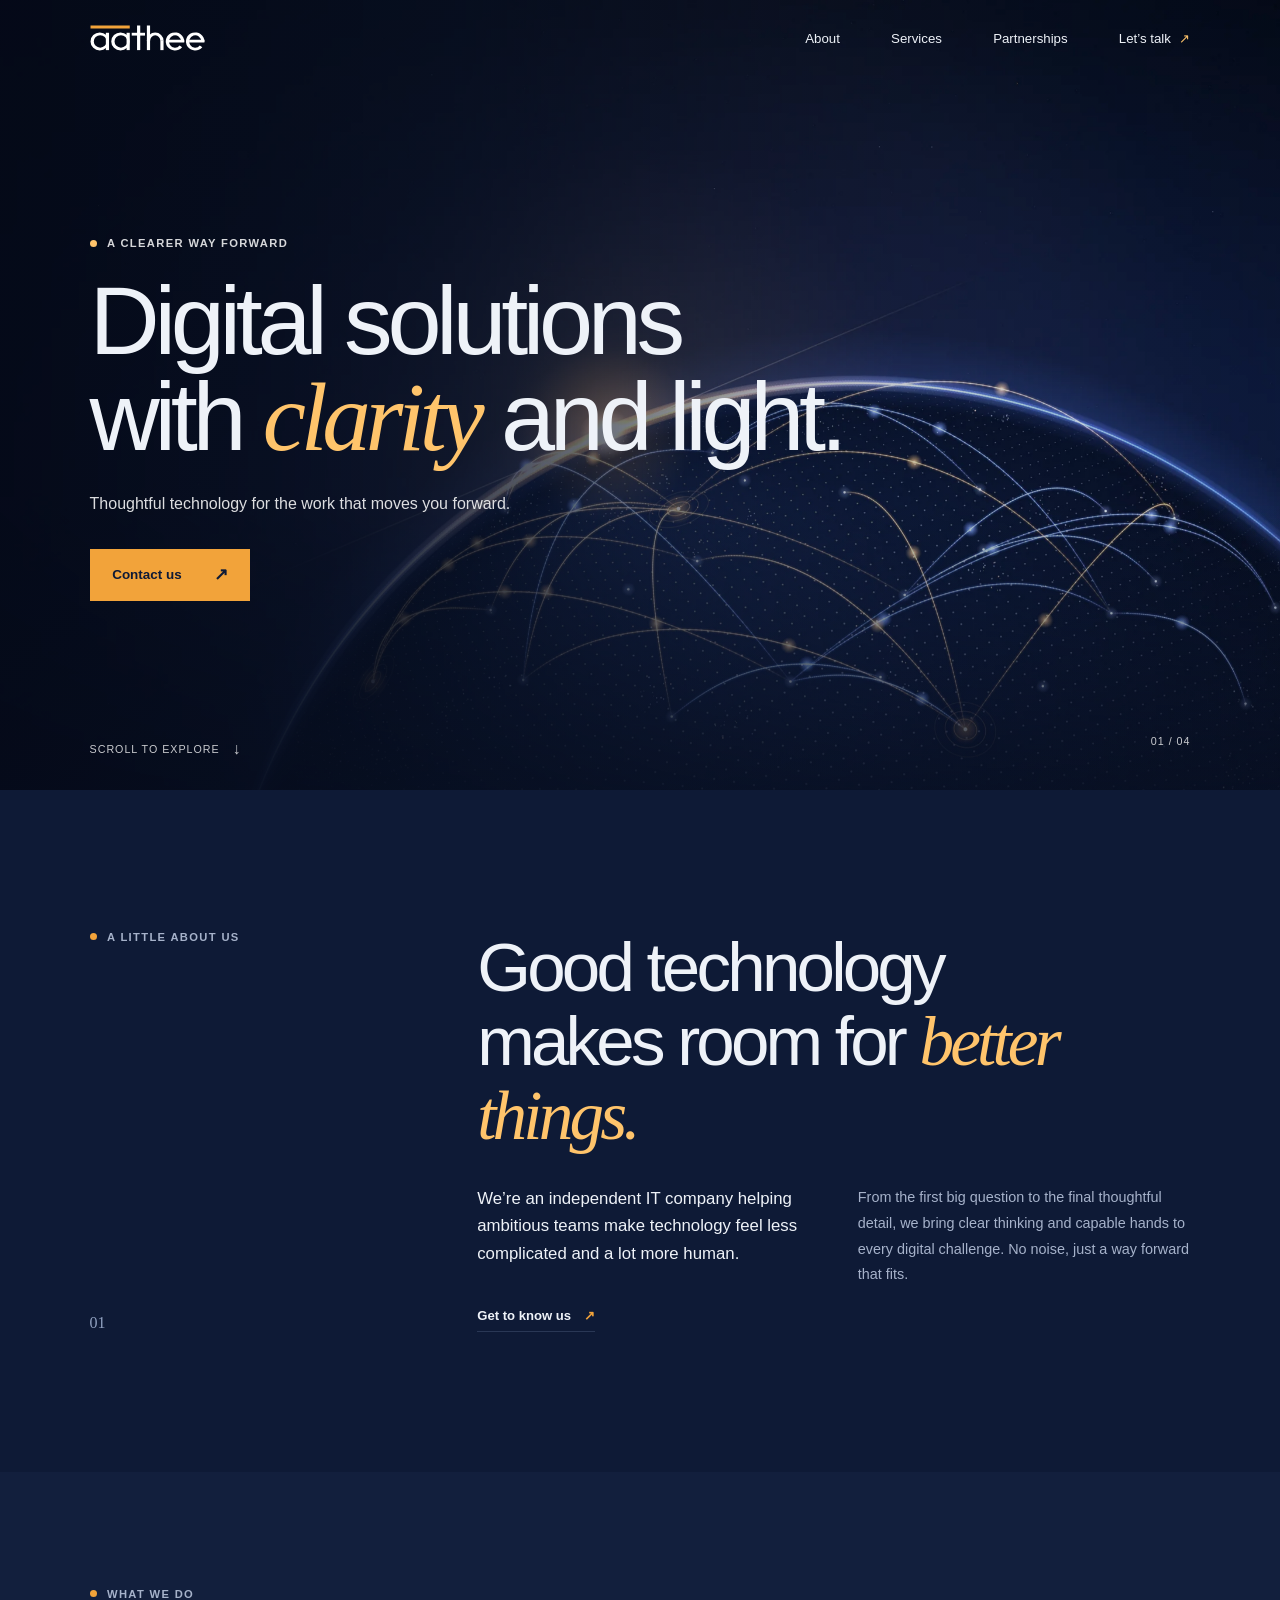
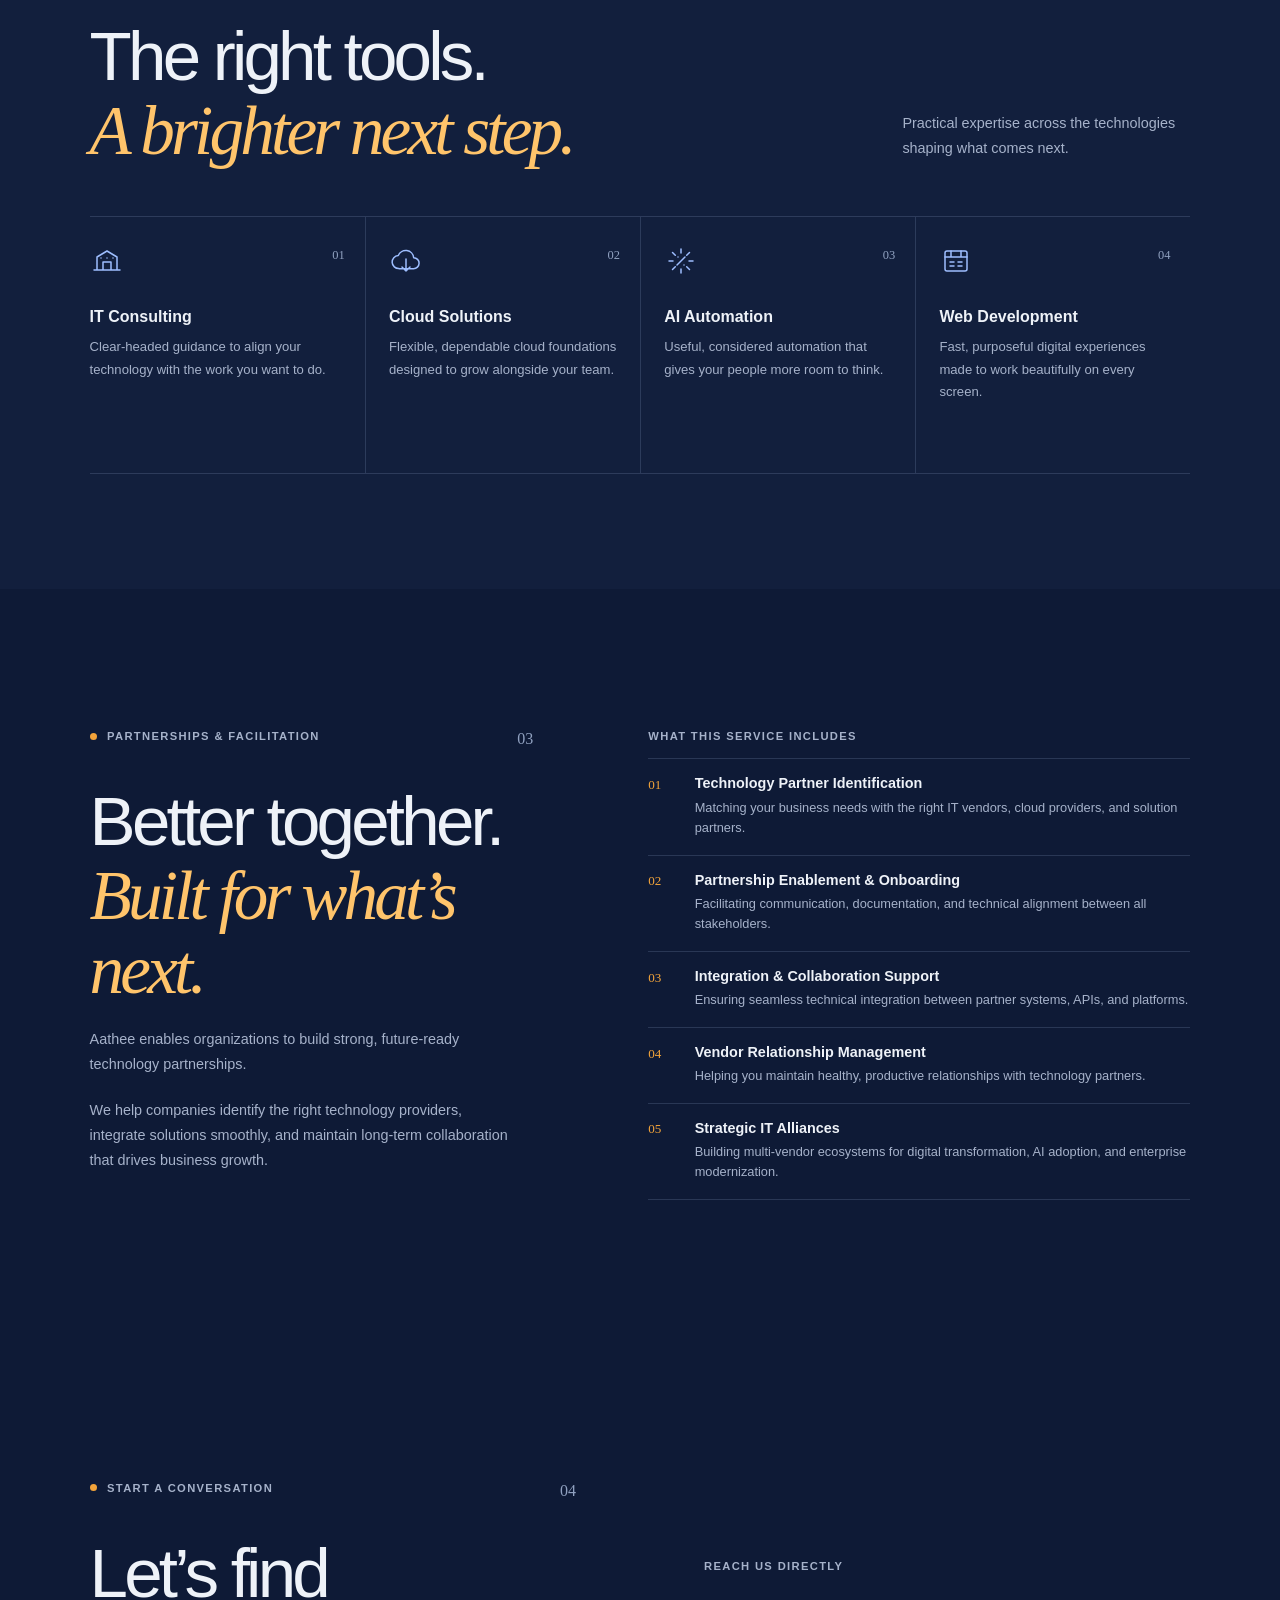
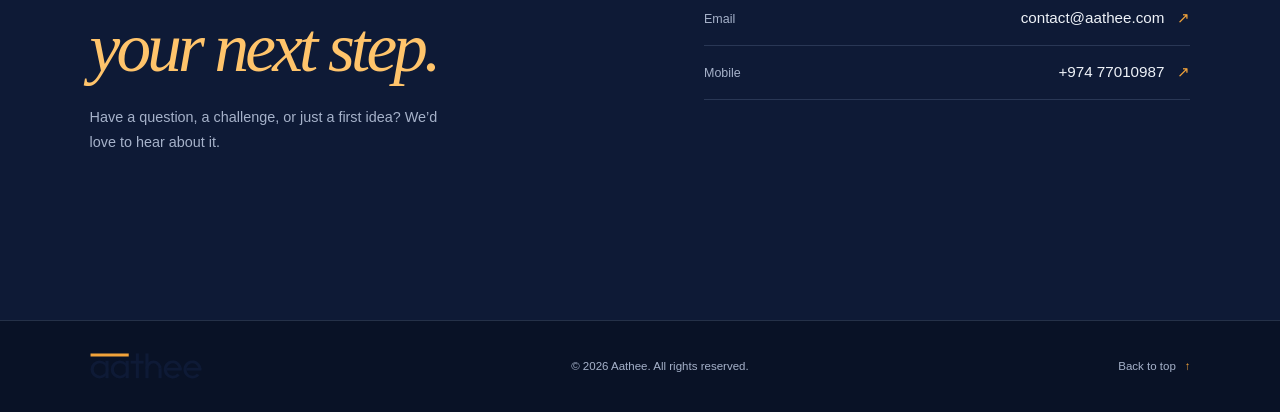
==== index.html @ 96751571 "initial commit" ====
<!doctype html>
<html lang="en">
<head>
  <meta charset="utf-8">
  <meta name="viewport" content="width=device-width, initial-scale=1">
  <meta name="theme-color" content="#0E1A36">
  <meta name="description" content="Aathee brings clarity to your next digital step with thoughtful consulting, cloud, AI, and web solutions.">
  <title>Aathee — Digital Solutions with Clarity and Light</title>
  <link rel="icon" href="assets/brand/favicon.ico" sizes="32x32">
  <link rel="icon" href="assets/brand/favicon.svg" type="image/svg+xml">
  <link rel="apple-touch-icon" href="assets/brand/apple-touch-icon.png">
  <link rel="manifest" href="assets/brand/manifest.webmanifest">
  <link rel="stylesheet" href="style.css">
  <script src="script.js" defer></script>
</head>
<body>
  <header class="site-header">
    <a class="wordmark" href="#home" aria-label="Aathee home"><img src="assets/brand/aathee-wordmark-reverse.svg" alt=""></a>
    <nav class="site-nav" aria-label="Main navigation">
      <a href="#about">About</a>
      <a href="#services">Services</a>
      <a href="#partnerships">Partnerships</a>
      <a class="nav-contact" href="#contact">Let’s talk <span aria-hidden="true">↗</span></a>
    </nav>
  </header>

  <main>
    <section class="hero" id="home" aria-labelledby="hero-title">
       <picture>
         <source srcset="assets/brand/aathee-hero-it-telecom.webp" type="image/webp">
         <img class="hero__image"
           src="assets/brand/aathee-hero-it-telecom.jpg"
           alt="A glowing digital globe with blue and gold network connections"
           fetchpriority="high">
       </picture>
      <div class="hero__content">
        <p class="eyebrow hero__eyebrow"><span></span> A clearer way forward</p>
        <h1 id="hero-title">Digital solutions<br>with <em>clarity</em> and light.</h1>
        <p class="hero__summary">Thoughtful technology for the work that moves you forward.</p>
        <a class="button button--light" href="#contact">Contact us <span aria-hidden="true">↗</span></a>
      </div>
      <a class="hero__scroll" href="#about"><span>Scroll to explore</span><span aria-hidden="true">↓</span></a>
      <p class="hero__index" aria-hidden="true">01 / 04</p>
    </section>

    <section class="about section-wrap" id="about" aria-labelledby="about-title">
      <div class="about__label reveal">
        <p class="eyebrow"><span class="eyebrow__dot"></span> A little about us</p>
        <span class="section-number">01</span>
      </div>
      <div class="about__body reveal">
        <h2 id="about-title">Good technology<br>makes room for <em>better things.</em></h2>
        <div class="about__details">
          <p class="about__lead">We’re an independent IT company helping ambitious teams make technology feel less complicated and a lot more human.</p>
          <p>From the first big question to the final thoughtful detail, we bring clear thinking and capable hands to every digital challenge. No noise, just a way forward that fits.</p>
          <a class="text-link" href="#contact">Get to know us <span aria-hidden="true">↗</span></a>
        </div>
      </div>
    </section>

    <section class="services" id="services" aria-labelledby="services-title">
      <div class="section-wrap services__inner">
        <div class="services__heading reveal">
          <div>
            <p class="eyebrow"><span class="eyebrow__dot"></span> What we do</p>
            <h2 id="services-title">The right tools.<br><em>A brighter next step.</em></h2>
          </div>
          <p class="services__intro">Practical expertise across the technologies shaping what comes next.</p>
        </div>
        <div class="service-grid">
          <article class="service-card reveal">
            <span class="service-card__icon" aria-hidden="true">
              <svg viewBox="0 0 32 32" fill="none"><path d="M6 25V12l10-6 10 6v13M3 25h26M12 25v-8h8v8M10 13h.01M16 13h.01M22 13h.01" stroke="currentColor" stroke-width="1.5" stroke-linecap="round" stroke-linejoin="round"/></svg>
            </span>
            <span class="service-card__number">01</span>
            <h3>IT Consulting</h3>
            <p>Clear-headed guidance to align your technology with the work you want to do.</p>
            <span class="service-card__arrow" aria-hidden="true">↗</span>
          </article>
          <article class="service-card reveal">
            <span class="service-card__icon" aria-hidden="true">
              <svg viewBox="0 0 32 32" fill="none"><path d="M9 23.5a6.5 6.5 0 0 1-.7-13 8 8 0 0 1 15.4 2.2 5.5 5.5 0 0 1-.2 11H9ZM16 14v12m-4-4 4 4 4-4" stroke="currentColor" stroke-width="1.5" stroke-linecap="round" stroke-linejoin="round"/></svg>
            </span>
            <span class="service-card__number">02</span>
            <h3>Cloud Solutions</h3>
            <p>Flexible, dependable cloud foundations designed to grow alongside your team.</p>
            <span class="service-card__arrow" aria-hidden="true">↗</span>
          </article>
          <article class="service-card reveal">
            <span class="service-card__icon" aria-hidden="true">
              <svg viewBox="0 0 32 32" fill="none"><path d="M16 4v4m0 16v4M4 16h4m16 0h4M7.5 7.5l2.8 2.8m11.4 11.4 2.8 2.8m0-17-2.8 2.8m-11.4 11.4-2.8 2.8M20 12l-8 8m1-8h.01M19 20h.01" stroke="currentColor" stroke-width="1.5" stroke-linecap="round" stroke-linejoin="round"/></svg>
            </span>
            <span class="service-card__number">03</span>
            <h3>AI Automation</h3>
            <p>Useful, considered automation that gives your people more room to think.</p>
            <span class="service-card__arrow" aria-hidden="true">↗</span>
          </article>
          <article class="service-card reveal">
            <span class="service-card__icon" aria-hidden="true">
              <svg viewBox="0 0 32 32" fill="none"><rect x="5" y="6" width="22" height="20" rx="2" stroke="currentColor" stroke-width="1.5"/><path d="M5 12h22M11 6v6m10-6v6m-11 5h4m4 0h4m-12 4h4m4 0h4" stroke="currentColor" stroke-width="1.5" stroke-linecap="round"/></svg>
            </span>
            <span class="service-card__number">04</span>
            <h3>Web Development</h3>
            <p>Fast, purposeful digital experiences made to work beautifully on every screen.</p>
            <span class="service-card__arrow" aria-hidden="true">↗</span>
          </article>
        </div>
      </div>
    </section>

    <section class="partnerships section-wrap" id="partnerships" aria-labelledby="partnerships-title">
      <div class="partnerships__intro reveal">
        <p class="eyebrow"><span class="eyebrow__dot"></span> Partnerships &amp; Facilitation</p>
        <span class="section-number">03</span>
        <h2 id="partnerships-title">Better together.<br><em>Built for what’s next.</em></h2>
        <p class="partnerships__lead">Aathee enables organizations to build strong, future-ready technology partnerships.</p>
        <p>We help companies identify the right technology providers, integrate solutions smoothly, and maintain long-term collaboration that drives business growth.</p>
      </div>
      <div class="partnerships__services reveal">
        <p class="partnerships__label">What this service includes</p>
        <ol class="partnership-list">
          <li>
            <span class="partnership-list__number">01</span>
            <div><h3>Technology Partner Identification</h3><p>Matching your business needs with the right IT vendors, cloud providers, and solution partners.</p></div>
          </li>
          <li>
            <span class="partnership-list__number">02</span>
            <div><h3>Partnership Enablement &amp; Onboarding</h3><p>Facilitating communication, documentation, and technical alignment between all stakeholders.</p></div>
          </li>
          <li>
            <span class="partnership-list__number">03</span>
            <div><h3>Integration &amp; Collaboration Support</h3><p>Ensuring seamless technical integration between partner systems, APIs, and platforms.</p></div>
          </li>
          <li>
            <span class="partnership-list__number">04</span>
            <div><h3>Vendor Relationship Management</h3><p>Helping you maintain healthy, productive relationships with technology partners.</p></div>
          </li>
          <li>
            <span class="partnership-list__number">05</span>
            <div><h3>Strategic IT Alliances</h3><p>Building multi-vendor ecosystems for digital transformation, AI adoption, and enterprise modernization.</p></div>
          </li>
        </ol>
      </div>
    </section>

    <section class="contact section-wrap" id="contact" aria-labelledby="contact-title">
      <div class="contact__intro reveal">
        <p class="eyebrow"><span class="eyebrow__dot"></span> Start a conversation</p>
        <span class="section-number">04</span>
        <h2 id="contact-title">Let’s find<br><em>your next step.</em></h2>
        <p>Have a question, a challenge, or just a first idea? We’d love to hear about it.</p>
      </div>
      <div class="contact-details reveal" aria-label="Contact details">
        <p class="contact-details__label">Reach us directly</p>
        <a class="contact-detail" href="mailto:contact@aathee.com">
          <span class="contact-detail__type">Email</span>
          <span class="contact-detail__value">contact@aathee.com <span aria-hidden="true">↗</span></span>
        </a>
        <a class="contact-detail" href="tel:+97477010987">
          <span class="contact-detail__type">Mobile</span>
          <span class="contact-detail__value">+974 77010987 <span aria-hidden="true">↗</span></span>
        </a>
      </div>
    </section>
  </main>

  <footer class="site-footer">
    <a class="wordmark wordmark--footer" href="#home" aria-label="Aathee, back to top"><img src="assets/brand/aathee-wordmark-color.svg" alt=""></a>
    <p>© 2026 Aathee. All rights reserved.</p>
    <a class="footer-top" href="#home">Back to top <span aria-hidden="true">↑</span></a>
  </footer>
</body>
</html>
---- style.css ----
/* Aathee's visual foundation: midnight navy, network blue, and saffron light. */
:root {
  color-scheme: dark;
  --color-paper: #0e1a36;
  --color-white: #eef2f8;
  --color-ink: #eef2f8;
  --color-muted: #a6b2ca;
  --color-line: rgb(166 187 226 / 18%);
  --color-sun: #f2a33a;
  --color-sun-light: #ffc46b;
  --color-sea: #81afff;
  --color-panel: #121f3d;
  --color-deep: #091226;
  --font-body: "Avenir Next", Avenir, "Segoe UI", sans-serif;
  --font-display: Georgia, "Times New Roman", serif;
  --page-gutter: 7vw;
}

* { box-sizing: border-box; }
html { scroll-behavior: smooth; scroll-padding-top: 5.5rem; }
body { margin: 0; background: var(--color-paper); color: var(--color-ink); font-family: var(--font-body); font-size: 16px; -webkit-font-smoothing: antialiased; }
a { color: inherit; text-decoration: none; }
button, input, textarea { font: inherit; }
::selection { color: #0e1a36; background: var(--color-sun-light); }

.site-header {
  position: absolute;
  z-index: 2;
  top: 0;
  left: 0;
  display: flex;
  width: 100%;
  height: 76px;
  align-items: center;
  justify-content: space-between;
  padding: 0 var(--page-gutter);
  color: var(--color-white);
}
.wordmark { display: inline-flex; width: clamp(90px, 9vw, 118px); flex: 0 0 auto; }
.wordmark img { display: block; width: 100%; height: auto; }
.site-nav { display: flex; align-items: center; gap: clamp(1.25rem, 4vw, 3.5rem); font-size: .83rem; }
.site-nav a, .footer-top { transition: opacity .2s ease; }
.site-nav a:hover, .footer-top:hover { opacity: .7; }
.nav-contact span { padding-left: .3rem; color: var(--color-sun-light); }

.hero {
  position: relative;
  display: flex;
  min-height: min(790px, 100svh);
  min-height: max(660px, min(790px, 100svh));
  align-items: center;
  overflow: hidden;
  background: var(--color-deep);
  color: var(--color-white);
}
.hero::after {
  position: absolute;
  inset: 0;
  background: linear-gradient(90deg, rgb(5 10 25 / 88%) 0%, rgb(7 15 33 / 72%) 36%, rgb(7 15 33 / 22%) 70%, rgb(7 15 33 / 8%) 100%), linear-gradient(0deg, rgb(8 15 33 / 78%) 0%, transparent 36%);
  content: "";
}
.hero__image { position: absolute; inset: 0; width: 100%; height: 100%; object-fit: cover; object-position: center 54%; animation: image-arrive 1.2s ease-out both; }
.hero__content { position: relative; z-index: 1; width: min(760px, 80%); margin: 3rem 0 0 var(--page-gutter); animation: rise-in .8s .12s both; }
.eyebrow { display: flex; align-items: center; gap: .65rem; margin: 0; color: var(--color-muted); font-size: .7rem; font-weight: 650; letter-spacing: .12em; text-transform: uppercase; }
.hero__eyebrow { color: rgb(255 255 255 / 84%); }
.hero__eyebrow span { width: 7px; height: 7px; border-radius: 50%; background: var(--color-sun-light); }
.hero h1, h2 { margin: 0; font-size: clamp(3.2rem, 7.6vw, 6.8rem); font-weight: 450; letter-spacing: -.055em; line-height: .99; }
.hero h1 { margin-top: 1.5rem; }
.hero h1 em, h2 em { color: var(--color-sun-light); font-family: var(--font-display); font-weight: 400; }
.hero__summary { max-width: 27rem; margin: 1.5rem 0 2rem; color: rgb(255 255 255 / 86%); font-size: 1rem; line-height: 1.7; }
.button { display: inline-flex; min-height: 52px; align-items: center; justify-content: center; gap: 2rem; padding: 0 1.35rem; border: 1px solid transparent; cursor: pointer; font-size: .84rem; font-weight: 600; transition: background .2s ease, color .2s ease, transform .2s ease; }
.button:hover { transform: translateY(-2px); }
.button span { font-size: 1.05rem; }
.button--light { background: var(--color-sun); color: #0e1a36; }
.button--light:hover { background: var(--color-sun-light); }
.hero__scroll, .hero__index { position: absolute; z-index: 1; bottom: 2rem; color: rgb(255 255 255 / 78%); font-size: .67rem; letter-spacing: .09em; text-transform: uppercase; }
.hero__scroll { left: var(--page-gutter); display: flex; align-items: center; gap: .8rem; }
.hero__scroll span:last-child { font-size: 1rem; }
.hero__index { right: var(--page-gutter); }

.section-wrap { padding-right: var(--page-gutter); padding-left: var(--page-gutter); }
.about { display: grid; grid-template-columns: 1fr 2.1fr; gap: 3rem; padding-top: clamp(6rem, 11vw, 10rem); padding-bottom: clamp(6rem, 11vw, 10rem); }
.about__label { display: flex; flex-direction: column; align-items: flex-start; justify-content: space-between; }
.eyebrow__dot { width: 7px; height: 7px; border-radius: 50%; background: var(--color-sun); }
.section-number { color: #90a1c0; font-family: var(--font-display); font-size: 1rem; }
.about h2, .services h2, .contact h2 { font-size: clamp(2.5rem, 5.4vw, 4.6rem); line-height: 1.07; }
.about h2 em, .services h2 em, .contact h2 em { color: var(--color-sun-light); }
.about__details { display: grid; grid-template-columns: 1fr 1fr; column-gap: 3rem; row-gap: 1.25rem; margin-top: 2rem; }
.about__details p { margin: 0; color: var(--color-muted); font-size: .9rem; line-height: 1.8; }
.about__details .about__lead { color: var(--color-ink); font-size: 1.05rem; line-height: 1.65; }
.text-link { display: inline-flex; width: fit-content; align-items: center; gap: .8rem; border-bottom: 1px solid var(--color-line); padding-bottom: .45rem; font-size: .82rem; font-weight: 600; }
.text-link span { color: var(--color-sun); }

.services { background: var(--color-panel); }
.services__inner { padding-top: clamp(5rem, 9vw, 8rem); padding-bottom: clamp(5rem, 9vw, 8rem); }
.services__heading { display: flex; align-items: flex-end; justify-content: space-between; gap: 2rem; margin-bottom: 3rem; }
.services h2 { margin-top: 1.3rem; }
.services__intro { max-width: 18rem; margin: 0 0 .45rem; color: var(--color-muted); font-size: .9rem; line-height: 1.75; }
.service-grid { display: grid; grid-template-columns: repeat(4, 1fr); border-top: 1px solid var(--color-line); border-bottom: 1px solid var(--color-line); }
.service-card { position: relative; min-height: 256px; padding: 1.7rem 1.45rem 2rem 0; }
.service-card + .service-card { border-left: 1px solid var(--color-line); padding-left: 1.45rem; }
.service-card__icon { display: inline-flex; width: 34px; height: 34px; align-items: center; justify-content: center; color: #9ebeff; }
.service-card__icon svg { width: 32px; height: 32px; }
.service-card__number { position: absolute; top: 1.9rem; right: 1.25rem; color: #90a1c0; font-family: var(--font-display); font-size: .78rem; }
.service-card h3 { margin: 1.65rem 0 .65rem; font-size: 1rem; font-weight: 600; }
.service-card p { max-width: 15rem; margin: 0; color: var(--color-muted); font-size: .82rem; line-height: 1.7; }
.service-card__arrow { position: absolute; right: 1.25rem; bottom: 1.35rem; color: var(--color-sun); opacity: 0; transform: translate(-4px, 4px); transition: opacity .2s ease, transform .2s ease; }
.service-card:hover .service-card__arrow { opacity: 1; transform: translate(0); }

.contact { display: grid; grid-template-columns: 1fr 1fr; gap: clamp(3rem, 10vw, 9rem); padding-top: clamp(6rem, 11vw, 10rem); padding-bottom: clamp(6rem, 11vw, 10rem); }
.contact__intro { position: relative; }
.contact__intro .section-number { position: absolute; top: 0; right: 0; }
.contact h2 { margin-top: 2.7rem; }
.contact__intro > p:not(.eyebrow) { max-width: 23rem; margin: 1.25rem 0 1.5rem; color: var(--color-muted); font-size: .9rem; line-height: 1.75; }
.contact-details { align-self: center; }
.contact-details__label { margin: 0 0 1.2rem; color: var(--color-muted); font-size: .7rem; font-weight: 650; letter-spacing: .12em; text-transform: uppercase; }
.contact-detail { display: flex; align-items: baseline; justify-content: space-between; gap: 1rem; border-bottom: 1px solid var(--color-line); padding: 1.1rem 0; }
.contact-detail__type { color: var(--color-muted); font-size: .78rem; }
.contact-detail__value { font-size: .95rem; }
.contact-detail__value span { padding-left: .55rem; color: var(--color-sun); transition: transform .2s ease; }
.contact-detail:hover .contact-detail__value span { display: inline-block; transform: translate(2px, -2px); }

.partnerships { display: grid; grid-template-columns: .9fr 1.1fr; gap: clamp(3rem, 9vw, 8rem); padding-top: clamp(6rem, 11vw, 10rem); padding-bottom: clamp(6rem, 11vw, 10rem); }
.partnerships__intro { position: relative; }
.partnerships__intro .section-number { position: absolute; top: 0; right: 0; }
.partnerships h2 { margin-top: 2.7rem; font-size: clamp(2.5rem, 5.4vw, 4.6rem); line-height: 1.07; }
.partnerships h2 em { color: var(--color-sun-light); }
.partnerships__intro > p:not(.eyebrow) { max-width: 27rem; margin: 1.25rem 0 0; color: var(--color-muted); font-size: .9rem; line-height: 1.75; }
.partnerships__intro > .partnerships__lead { color: var(--color-ink); font-size: 1.05rem; line-height: 1.65; }
.partnerships__services { align-self: center; }
.partnerships__label { margin: 0 0 1rem; color: var(--color-muted); font-size: .7rem; font-weight: 650; letter-spacing: .12em; text-transform: uppercase; }
.partnership-list { margin: 0; padding: 0; border-top: 1px solid var(--color-line); list-style: none; }
.partnership-list li { display: grid; grid-template-columns: 2.25rem 1fr; gap: .65rem; border-bottom: 1px solid var(--color-line); padding: 1rem 0; }
.partnership-list__number { padding-top: .12rem; color: var(--color-sun); font-family: var(--font-display); font-size: .82rem; }
.partnership-list h3 { margin: 0; font-size: .9rem; font-weight: 600; }
.partnership-list p { margin: .4rem 0 0; color: var(--color-muted); font-size: .8rem; line-height: 1.6; }

.site-footer { display: flex; min-height: 92px; align-items: center; justify-content: space-between; gap: 1rem; border-top: 1px solid var(--color-line); background: var(--color-deep); padding: 1.25rem var(--page-gutter); }
.wordmark--footer { width: 112px; }
.site-footer p, .footer-top { margin: 0; color: var(--color-muted); font-size: .72rem; }
.footer-top span { padding-left: .35rem; color: var(--color-sun); }

/* Reveal motion only activates when JavaScript is available. */
.js-enabled .reveal { opacity: 0; transform: translateY(16px); transition: opacity .65s ease, transform .65s ease; }
.js-enabled .reveal.is-visible { opacity: 1; transform: translateY(0); }
@keyframes rise-in { from { opacity: 0; transform: translateY(18px); } to { opacity: 1; transform: translateY(0); } }
@keyframes image-arrive { from { transform: scale(1.035); } to { transform: scale(1); } }

@media (min-width: 1500px) { :root { --page-gutter: max(7vw, calc((100vw - 1320px) / 2)); } }
@media (max-width: 800px) {
  :root { --page-gutter: 6vw; }
  .about { grid-template-columns: 1fr; gap: 2.5rem; }
  .about__label { flex-direction: row; align-items: center; }
  .about__body { max-width: 680px; }
  .service-grid { grid-template-columns: repeat(2, 1fr); }
  .service-card { min-height: 230px; padding-right: 1rem; }
  .service-card + .service-card { padding-left: 1rem; }
  .service-card:nth-child(3) { border-left: 0; }
  .service-card:nth-child(n+3) { border-top: 1px solid var(--color-line); }
  .partnerships { grid-template-columns: 1fr; gap: 2.5rem; }
  .contact { gap: 3rem; }
}
@media (max-width: 560px) {
  :root { --page-gutter: 1.25rem; }
  .site-header { height: 68px; }
  .site-nav { gap: 1.1rem; font-size: .75rem; }
  .site-nav a:first-child { display: none; }
  .hero { min-height: 680px; min-height: max(600px, 92svh); align-items: flex-end; padding-bottom: 8rem; }
  .hero__image { object-position: 62% center; }
  .hero::after { background: linear-gradient(90deg, rgb(5 10 25 / 76%), rgb(7 15 33 / 12%)), linear-gradient(0deg, rgb(8 15 33 / 82%), transparent 72%); }
  .hero__content { width: calc(100% - 2 * var(--page-gutter)); margin: 0 var(--page-gutter); }
  .hero h1 { font-size: clamp(3rem, 13vw, 4.2rem); }
  .hero__summary { max-width: 20rem; font-size: .9rem; }
  .hero__scroll, .hero__index { bottom: 1.5rem; }
  .about__details { grid-template-columns: 1fr; gap: 1rem; }
  .about h2, .services h2, .contact h2 { font-size: clamp(2.35rem, 10vw, 3.35rem); }
  .services__heading { display: block; }
  .services__intro { margin-top: 1.25rem; }
  .service-grid { grid-template-columns: 1fr; }
  .service-card, .service-card + .service-card { min-height: 205px; border-left: 0; padding: 1.35rem .25rem 1.5rem 0; }
  .service-card + .service-card { border-top: 1px solid var(--color-line); }
  .service-card h3 { margin-top: 1rem; }
  .service-card__number { top: 1.55rem; right: .25rem; }
  .contact { grid-template-columns: 1fr; gap: 3rem; }
  .partnerships h2 { font-size: clamp(2.35rem, 10vw, 3.35rem); }
  .contact__intro .section-number { right: .1rem; }
  .site-footer { min-height: 100px; flex-wrap: wrap; }
  .site-footer p { order: 3; width: 100%; }
}
@media (prefers-reduced-motion: reduce) {
  *, *::before, *::after { scroll-behavior: auto !important; animation-duration: .01ms !important; animation-iteration-count: 1 !important; transition-duration: .01ms !important; }
  .js-enabled .reveal { opacity: 1; transform: none; }
}
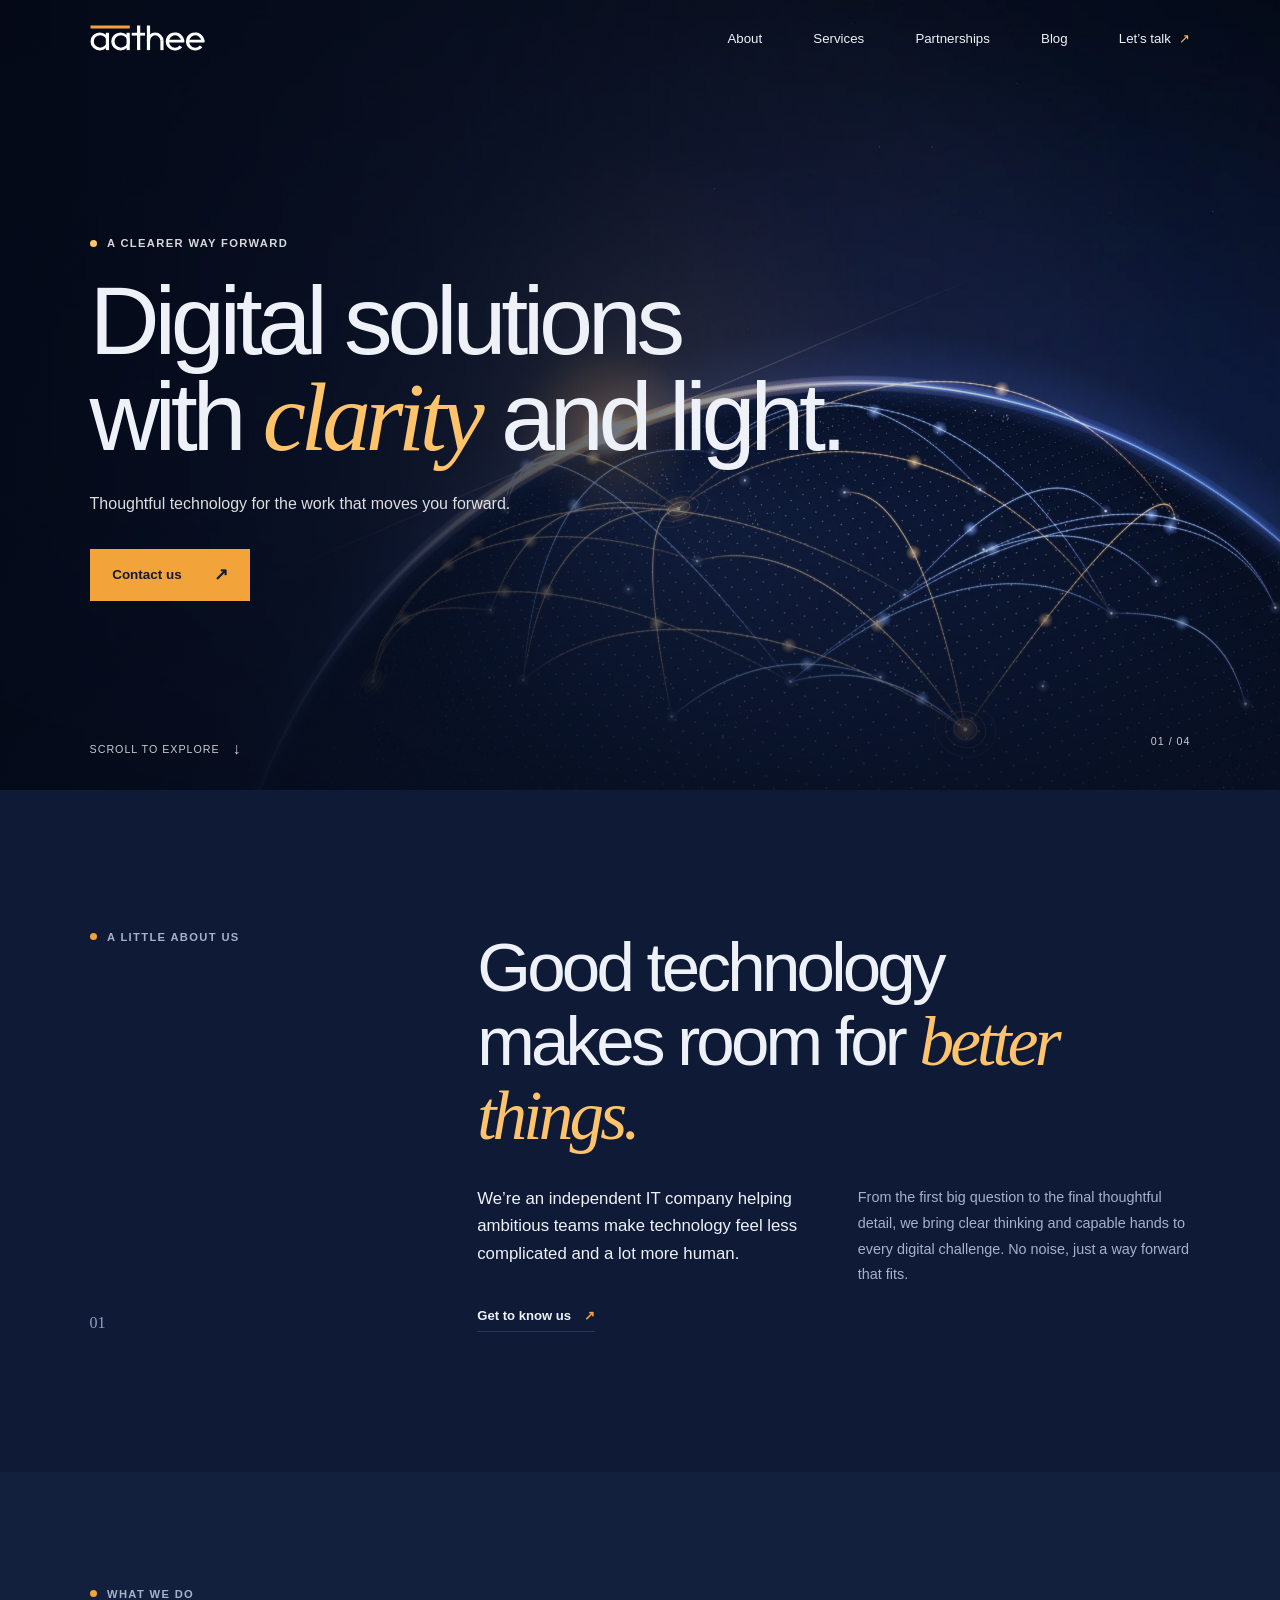
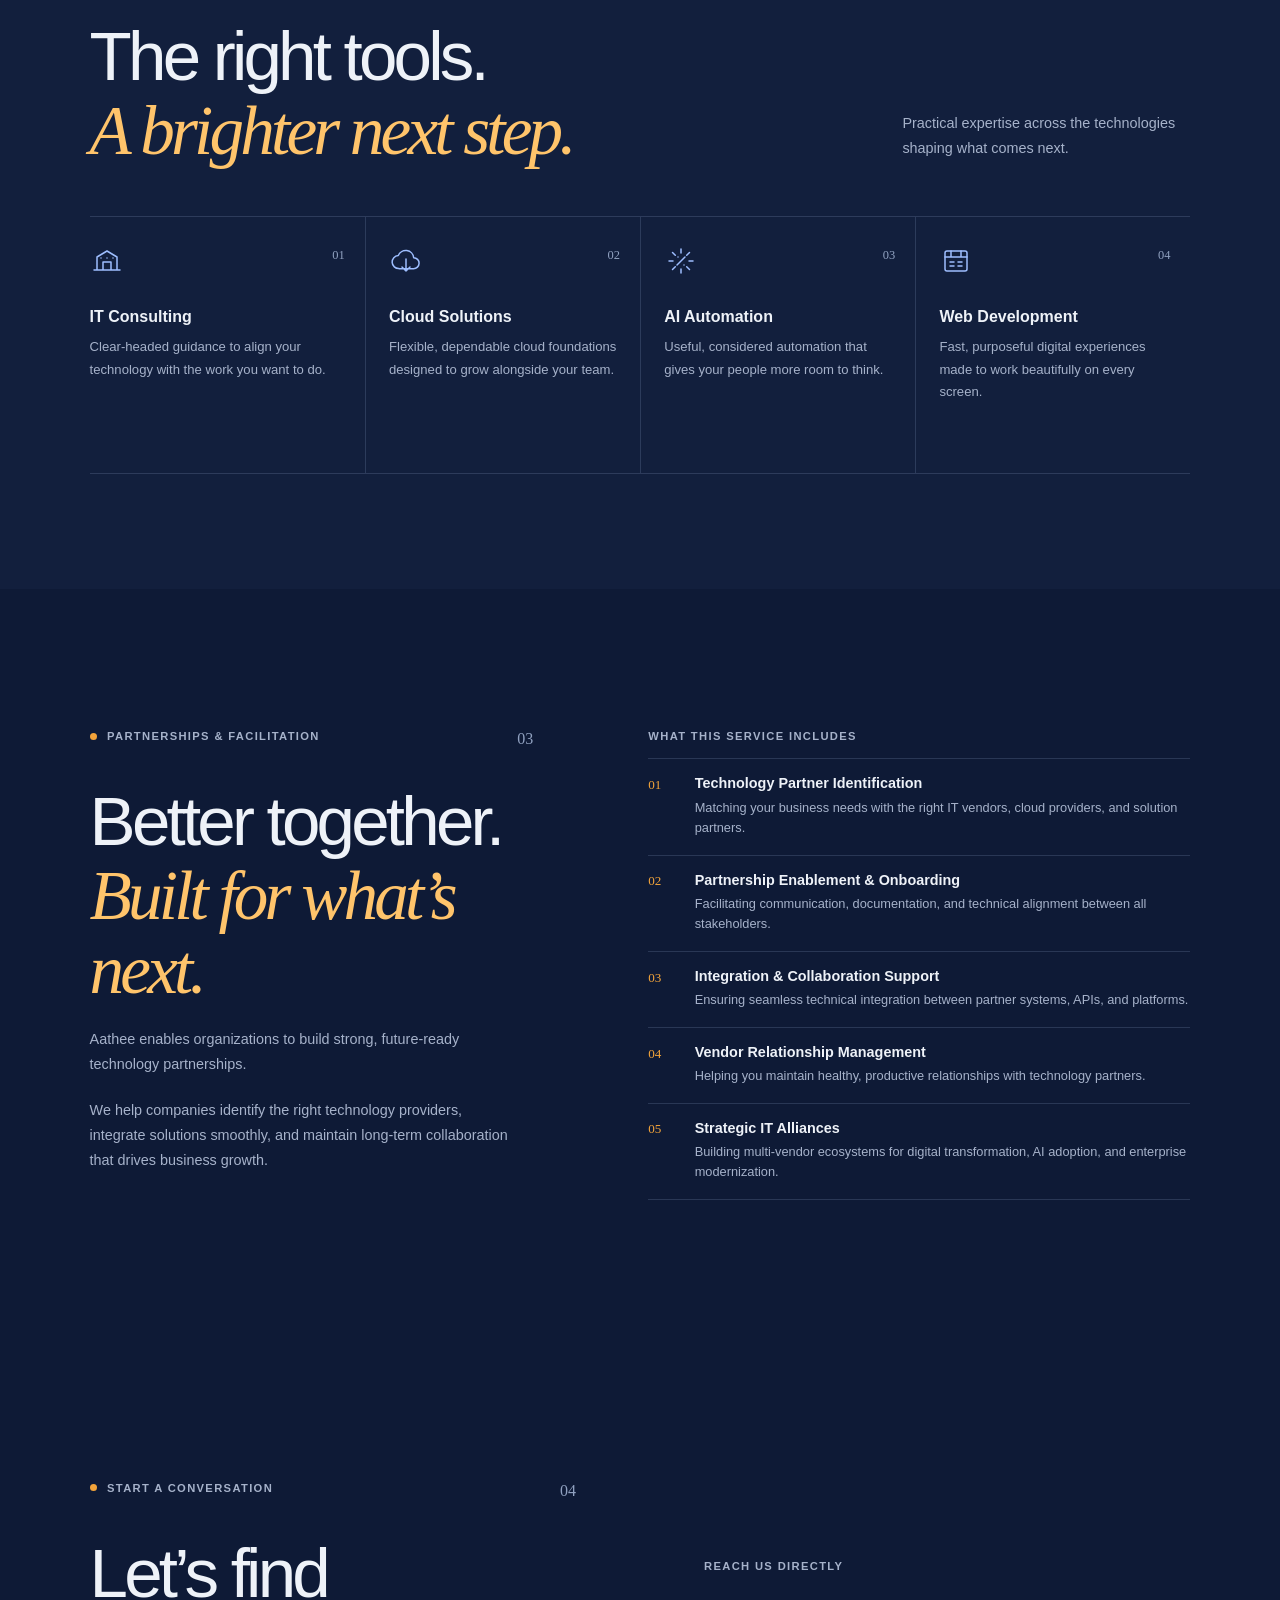
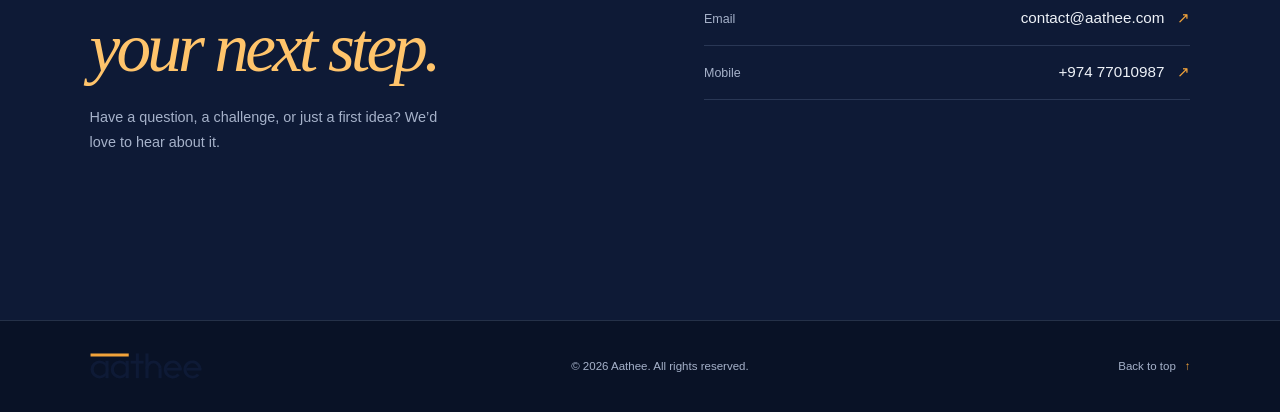
==== commit f7e542e9: "Add blog section with listing page and three articles Adds a Blog nav link, a blog.html listing page" ====
--- a/index.html
+++ b/index.html
@@ -20,6 +20,7 @@
       <a href="#about">About</a>
       <a href="#services">Services</a>
       <a href="#partnerships">Partnerships</a>
+      <a href="blog.html">Blog</a>
       <a class="nav-contact" href="#contact">Let’s talk <span aria-hidden="true">↗</span></a>
     </nav>
   </header>
--- a/style.css
+++ b/style.css
@@ -139,6 +139,39 @@
 .wordmark--footer { width: 112px; }
 .site-footer p, .footer-top { margin: 0; color: var(--color-muted); font-size: .72rem; }
 .footer-top span { padding-left: .35rem; color: var(--color-sun); }
+
+.site-header--static { position: static; border-bottom: 1px solid var(--color-line); background: var(--color-deep); }
+.site-header--static .wordmark { width: clamp(90px, 9vw, 110px); }
+.site-nav a[aria-current="page"] { color: var(--color-sun-light); }
+
+.page-hero { max-width: 46rem; padding-top: clamp(5rem, 10vw, 8rem); padding-bottom: clamp(3rem, 6vw, 4.5rem); }
+.page-hero h1 { font-size: clamp(2.8rem, 6.4vw, 5.2rem); }
+.page-hero h1 em { color: var(--color-sun-light); font-family: var(--font-display); font-weight: 400; }
+.page-hero__lead { max-width: 32rem; margin: 1.5rem 0 0; color: var(--color-muted); font-size: 1.02rem; line-height: 1.75; }
+
+.blog-list { display: flex; flex-direction: column; padding-bottom: clamp(5rem, 9vw, 8rem); border-top: 1px solid var(--color-line); }
+.blog-card { padding: 2.25rem 0; border-bottom: 1px solid var(--color-line); }
+.blog-card__meta { margin: 0 0 .75rem; color: var(--color-muted); font-size: .72rem; font-weight: 650; letter-spacing: .1em; text-transform: uppercase; }
+.blog-card__meta span { color: var(--color-sun); }
+.blog-card h2 { margin: 0 0 .85rem; font-size: clamp(1.35rem, 2.6vw, 1.9rem); font-weight: 600; letter-spacing: -.02em; line-height: 1.25; }
+.blog-card h2 a { transition: color .2s ease; }
+.blog-card h2 a:hover { color: var(--color-sun-light); }
+.blog-card p { max-width: 42rem; margin: 0 0 1.1rem; color: var(--color-muted); font-size: .92rem; line-height: 1.75; }
+
+.post { max-width: 42rem; padding-top: clamp(5rem, 10vw, 8rem); padding-bottom: clamp(5rem, 9vw, 8rem); }
+.post h1 { margin: 1.2rem 0 0; font-size: clamp(2.3rem, 5vw, 3.6rem); line-height: 1.08; }
+.post__meta { margin: 1.1rem 0 0; color: var(--color-muted); font-size: .78rem; letter-spacing: .04em; text-transform: uppercase; }
+.post__body { margin-top: 2.5rem; color: rgb(238 242 248 / 92%); font-size: 1.02rem; line-height: 1.85; }
+.post__body p { margin: 0 0 1.4rem; }
+.post__body h2 { margin: 2.4rem 0 1rem; font-size: 1.4rem; font-weight: 600; letter-spacing: -.01em; line-height: 1.3; }
+.post__body ul { margin: 0 0 1.4rem; padding-left: 1.2rem; color: rgb(238 242 248 / 92%); }
+.post__body li { margin-bottom: .55rem; line-height: 1.75; }
+.post__body + .text-link { margin-top: 1rem; }
+
+@media (max-width: 560px) {
+  .page-hero, .post { padding-top: 4rem; }
+  .blog-card { padding: 1.75rem 0; }
+}
 
 /* Reveal motion only activates when JavaScript is available. */
 .js-enabled .reveal { opacity: 0; transform: translateY(16px); transition: opacity .65s ease, transform .65s ease; }
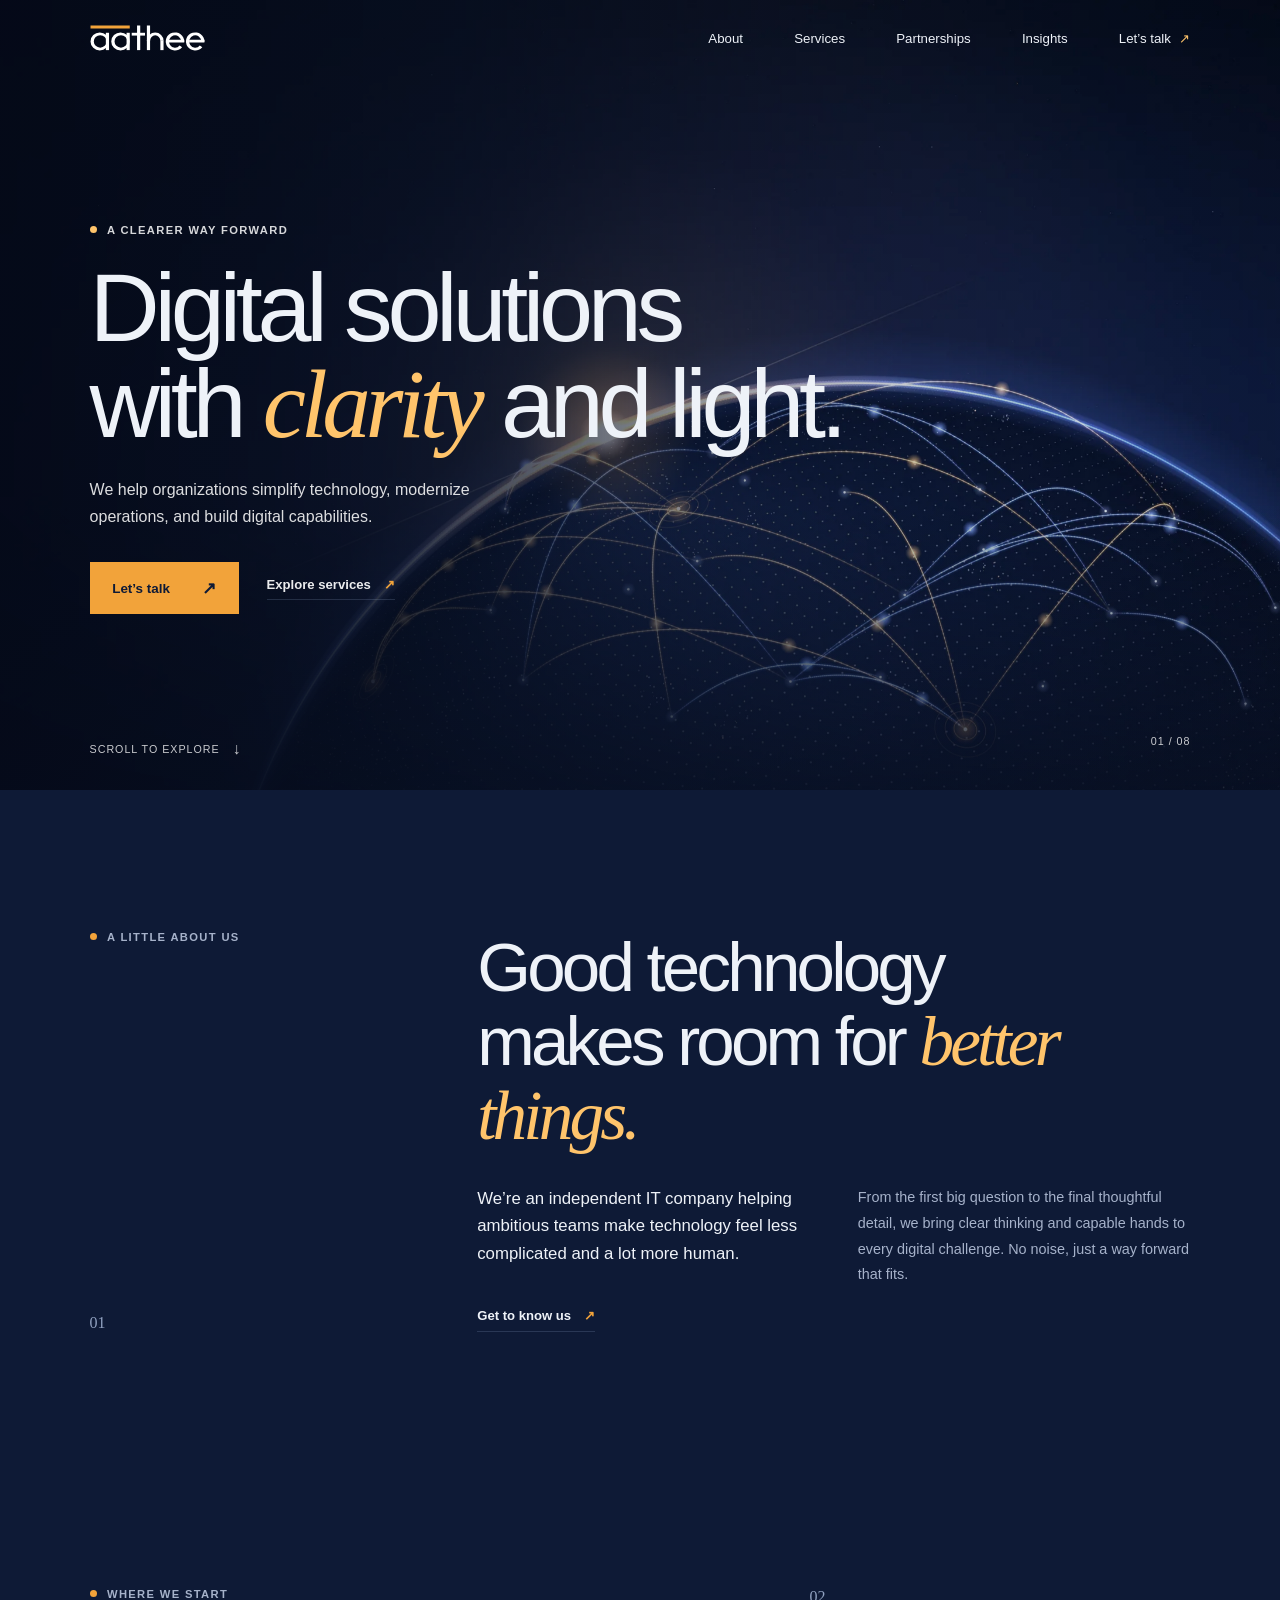
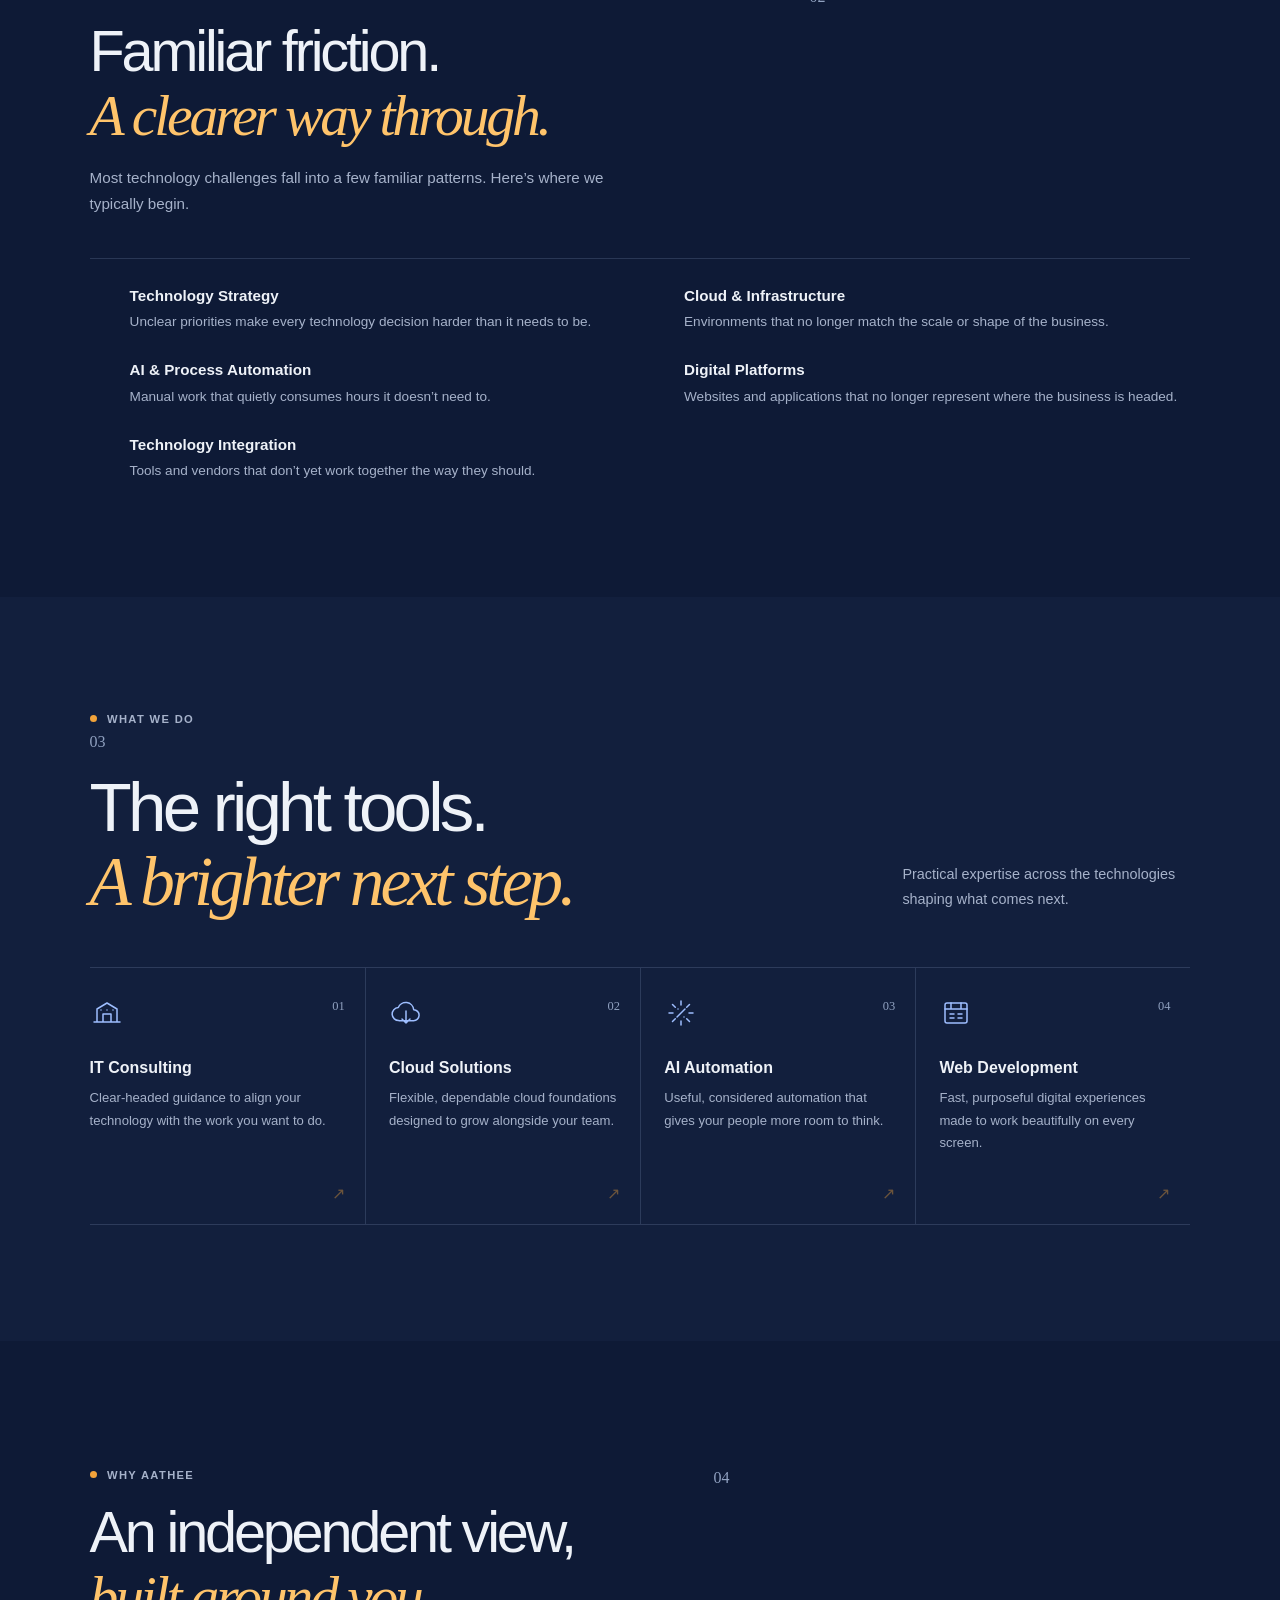
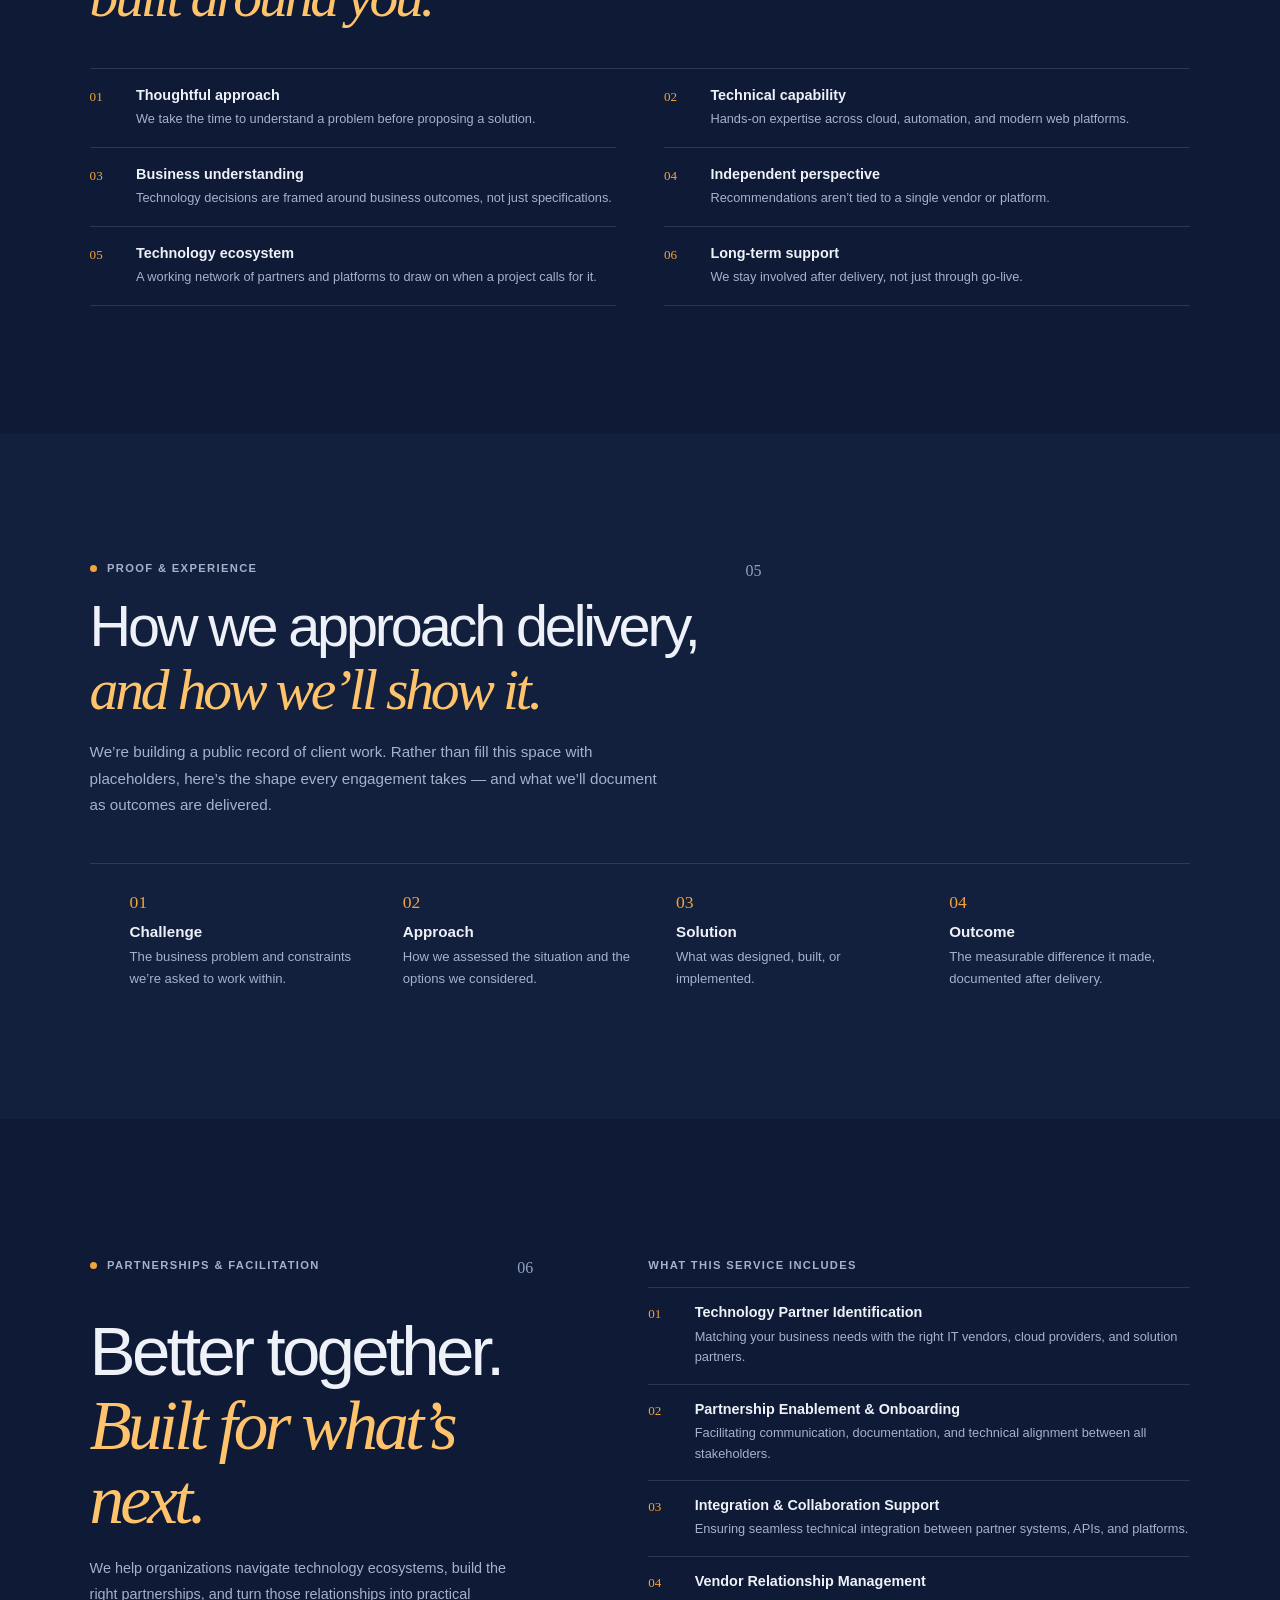
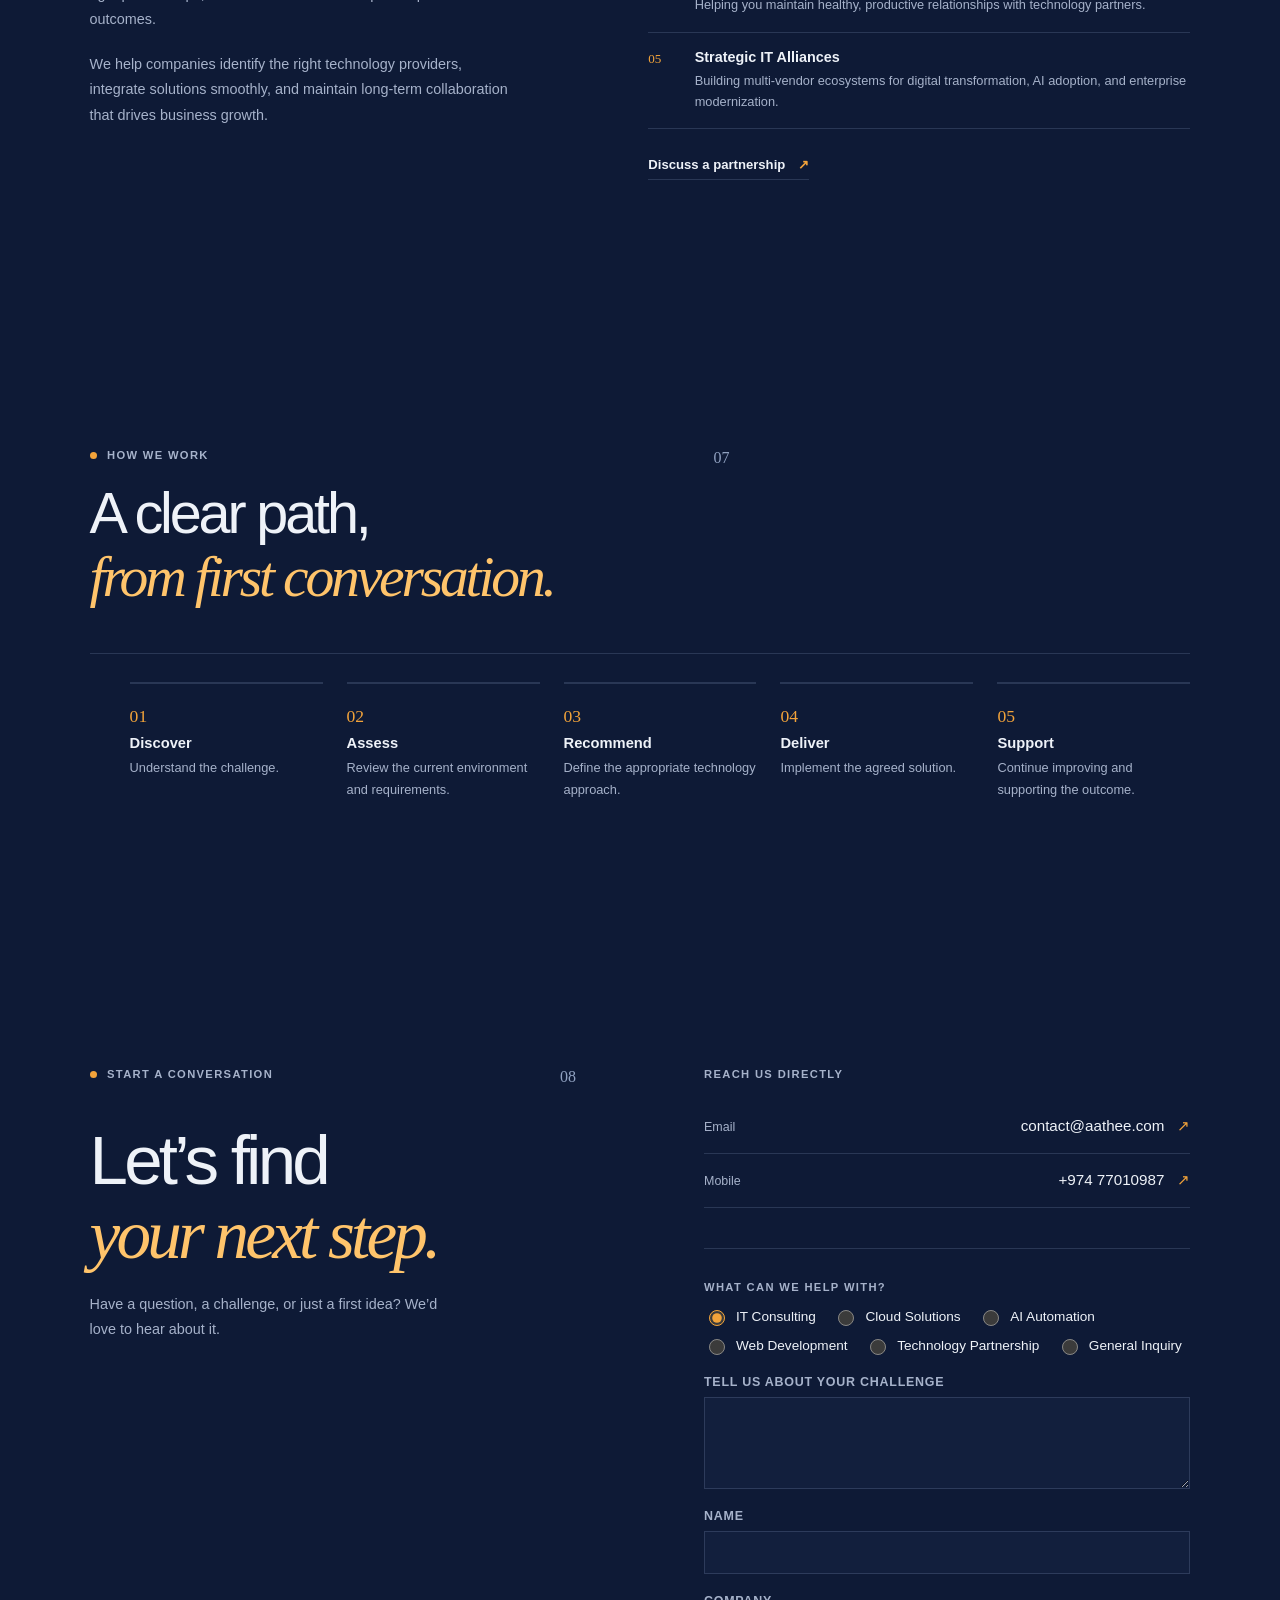
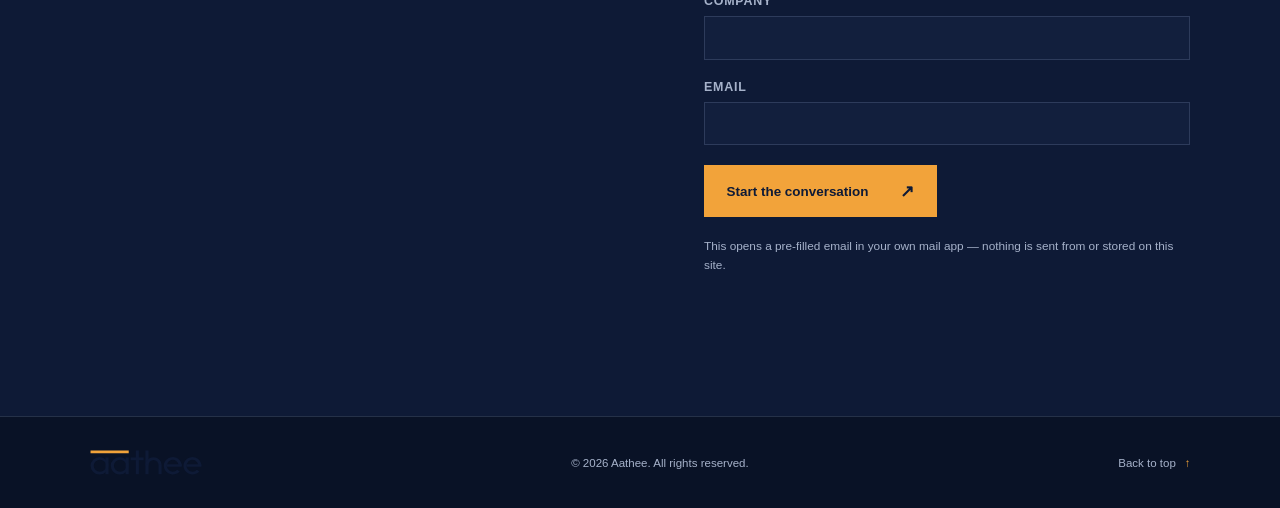
==== commit aac412cc: "Add UX maturity layer: problem recognition, service depth, trust, and structured conversion Implemen" ====
--- a/index.html
+++ b/index.html
@@ -5,6 +5,13 @@
   <meta name="viewport" content="width=device-width, initial-scale=1">
   <meta name="theme-color" content="#0E1A36">
   <meta name="description" content="Aathee brings clarity to your next digital step with thoughtful consulting, cloud, AI, and web solutions.">
+  <link rel="canonical" href="https://aathee.com/">
+  <meta property="og:type" content="website">
+  <meta property="og:title" content="Aathee — Digital Solutions with Clarity and Light">
+  <meta property="og:description" content="Aathee brings clarity to your next digital step with thoughtful consulting, cloud, AI, and web solutions.">
+  <meta property="og:url" content="https://aathee.com/">
+  <meta property="og:image" content="https://aathee.com/assets/brand/aathee-hero-it-telecom.jpg">
+  <meta name="twitter:card" content="summary_large_image">
   <title>Aathee — Digital Solutions with Clarity and Light</title>
   <link rel="icon" href="assets/brand/favicon.ico" sizes="32x32">
   <link rel="icon" href="assets/brand/favicon.svg" type="image/svg+xml">
@@ -14,18 +21,22 @@
   <script src="script.js" defer></script>
 </head>
 <body>
+  <a class="skip-link" href="#main">Skip to content</a>
   <header class="site-header">
     <a class="wordmark" href="#home" aria-label="Aathee home"><img src="assets/brand/aathee-wordmark-reverse.svg" alt=""></a>
-    <nav class="site-nav" aria-label="Main navigation">
+    <button class="nav-toggle" type="button" aria-expanded="false" aria-controls="site-nav" aria-label="Toggle navigation">
+      <svg viewBox="0 0 24 24" fill="none" aria-hidden="true"><path d="M3 6h18M3 12h18M3 18h18" stroke="currentColor" stroke-width="1.6" stroke-linecap="round"/></svg>
+    </button>
+    <nav class="site-nav" id="site-nav" aria-label="Main navigation">
       <a href="#about">About</a>
       <a href="#services">Services</a>
       <a href="#partnerships">Partnerships</a>
-      <a href="blog.html">Blog</a>
+      <a href="blog.html">Insights</a>
       <a class="nav-contact" href="#contact">Let’s talk <span aria-hidden="true">↗</span></a>
     </nav>
   </header>
 
-  <main>
+  <main id="main">
     <section class="hero" id="home" aria-labelledby="hero-title">
        <picture>
          <source srcset="assets/brand/aathee-hero-it-telecom.webp" type="image/webp">
@@ -37,11 +48,14 @@
       <div class="hero__content">
         <p class="eyebrow hero__eyebrow"><span></span> A clearer way forward</p>
         <h1 id="hero-title">Digital solutions<br>with <em>clarity</em> and light.</h1>
-        <p class="hero__summary">Thoughtful technology for the work that moves you forward.</p>
-        <a class="button button--light" href="#contact">Contact us <span aria-hidden="true">↗</span></a>
+        <p class="hero__summary">We help organizations simplify technology, modernize operations, and build digital capabilities.</p>
+        <div class="hero__actions">
+          <a class="button button--light" href="#contact">Let’s talk <span aria-hidden="true">↗</span></a>
+          <a class="text-link text-link--light" href="#services">Explore services <span aria-hidden="true">↗</span></a>
+        </div>
       </div>
       <a class="hero__scroll" href="#about"><span>Scroll to explore</span><span aria-hidden="true">↓</span></a>
-      <p class="hero__index" aria-hidden="true">01 / 04</p>
+      <p class="hero__index" aria-hidden="true">01 / 08</p>
     </section>
 
     <section class="about section-wrap" id="about" aria-labelledby="about-title">
@@ -59,62 +73,203 @@
       </div>
     </section>
 
+    <section class="problems section-wrap" id="problems" aria-labelledby="problems-title">
+      <div class="problems__intro reveal">
+        <p class="eyebrow"><span class="eyebrow__dot"></span> Where we start</p>
+        <span class="section-number">02</span>
+        <h2 id="problems-title">Familiar friction.<br><em>A clearer way through.</em></h2>
+        <p class="problems__lead">Most technology challenges fall into a few familiar patterns. Here’s where we typically begin.</p>
+      </div>
+      <ul class="problem-grid reveal">
+        <li class="problem-item">
+          <h3>Technology Strategy</h3>
+          <p>Unclear priorities make every technology decision harder than it needs to be.</p>
+        </li>
+        <li class="problem-item">
+          <h3>Cloud &amp; Infrastructure</h3>
+          <p>Environments that no longer match the scale or shape of the business.</p>
+        </li>
+        <li class="problem-item">
+          <h3>AI &amp; Process Automation</h3>
+          <p>Manual work that quietly consumes hours it doesn’t need to.</p>
+        </li>
+        <li class="problem-item">
+          <h3>Digital Platforms</h3>
+          <p>Websites and applications that no longer represent where the business is headed.</p>
+        </li>
+        <li class="problem-item">
+          <h3>Technology Integration</h3>
+          <p>Tools and vendors that don’t yet work together the way they should.</p>
+        </li>
+      </ul>
+    </section>
+
     <section class="services" id="services" aria-labelledby="services-title">
       <div class="section-wrap services__inner">
         <div class="services__heading reveal">
           <div>
             <p class="eyebrow"><span class="eyebrow__dot"></span> What we do</p>
+            <span class="section-number">03</span>
             <h2 id="services-title">The right tools.<br><em>A brighter next step.</em></h2>
           </div>
           <p class="services__intro">Practical expertise across the technologies shaping what comes next.</p>
         </div>
         <div class="service-grid">
-          <article class="service-card reveal">
-            <span class="service-card__icon" aria-hidden="true">
-              <svg viewBox="0 0 32 32" fill="none"><path d="M6 25V12l10-6 10 6v13M3 25h26M12 25v-8h8v8M10 13h.01M16 13h.01M22 13h.01" stroke="currentColor" stroke-width="1.5" stroke-linecap="round" stroke-linejoin="round"/></svg>
-            </span>
-            <span class="service-card__number">01</span>
-            <h3>IT Consulting</h3>
-            <p>Clear-headed guidance to align your technology with the work you want to do.</p>
-            <span class="service-card__arrow" aria-hidden="true">↗</span>
-          </article>
-          <article class="service-card reveal">
-            <span class="service-card__icon" aria-hidden="true">
-              <svg viewBox="0 0 32 32" fill="none"><path d="M9 23.5a6.5 6.5 0 0 1-.7-13 8 8 0 0 1 15.4 2.2 5.5 5.5 0 0 1-.2 11H9ZM16 14v12m-4-4 4 4 4-4" stroke="currentColor" stroke-width="1.5" stroke-linecap="round" stroke-linejoin="round"/></svg>
-            </span>
-            <span class="service-card__number">02</span>
-            <h3>Cloud Solutions</h3>
-            <p>Flexible, dependable cloud foundations designed to grow alongside your team.</p>
-            <span class="service-card__arrow" aria-hidden="true">↗</span>
-          </article>
-          <article class="service-card reveal">
-            <span class="service-card__icon" aria-hidden="true">
-              <svg viewBox="0 0 32 32" fill="none"><path d="M16 4v4m0 16v4M4 16h4m16 0h4M7.5 7.5l2.8 2.8m11.4 11.4 2.8 2.8m0-17-2.8 2.8m-11.4 11.4-2.8 2.8M20 12l-8 8m1-8h.01M19 20h.01" stroke="currentColor" stroke-width="1.5" stroke-linecap="round" stroke-linejoin="round"/></svg>
-            </span>
-            <span class="service-card__number">03</span>
-            <h3>AI Automation</h3>
-            <p>Useful, considered automation that gives your people more room to think.</p>
-            <span class="service-card__arrow" aria-hidden="true">↗</span>
-          </article>
-          <article class="service-card reveal">
-            <span class="service-card__icon" aria-hidden="true">
-              <svg viewBox="0 0 32 32" fill="none"><rect x="5" y="6" width="22" height="20" rx="2" stroke="currentColor" stroke-width="1.5"/><path d="M5 12h22M11 6v6m10-6v6m-11 5h4m4 0h4m-12 4h4m4 0h4" stroke="currentColor" stroke-width="1.5" stroke-linecap="round"/></svg>
-            </span>
-            <span class="service-card__number">04</span>
-            <h3>Web Development</h3>
-            <p>Fast, purposeful digital experiences made to work beautifully on every screen.</p>
-            <span class="service-card__arrow" aria-hidden="true">↗</span>
-          </article>
+          <details class="service-card reveal">
+            <summary>
+              <span class="service-card__icon" aria-hidden="true">
+                <svg viewBox="0 0 32 32" fill="none"><path d="M6 25V12l10-6 10 6v13M3 25h26M12 25v-8h8v8M10 13h.01M16 13h.01M22 13h.01" stroke="currentColor" stroke-width="1.5" stroke-linecap="round" stroke-linejoin="round"/></svg>
+              </span>
+              <span class="service-card__number">01</span>
+              <h3>IT Consulting</h3>
+              <p>Clear-headed guidance to align your technology with the work you want to do.</p>
+              <span class="service-card__arrow" aria-hidden="true">↗</span>
+            </summary>
+            <div class="service-card__detail">
+              <dl>
+                <dt>The problem</dt>
+                <dd>Unclear priorities, competing technology options, or no dedicated in-house expertise to weigh them.</dd>
+                <dt>What we do</dt>
+                <dd>Independent assessment, technology roadmaps, and hands-on advisory across your existing stack.</dd>
+                <dt>What you get</dt>
+                <dd>A clear, prioritized plan you can act on with or without us.</dd>
+                <dt>Who it’s for</dt>
+                <dd>Teams making a significant technology decision without a dedicated CTO or IT lead.</dd>
+              </dl>
+              <a class="text-link" href="#contact" data-service="IT Consulting">Discuss your technology challenge <span aria-hidden="true">↗</span></a>
+            </div>
+          </details>
+          <details class="service-card reveal">
+            <summary>
+              <span class="service-card__icon" aria-hidden="true">
+                <svg viewBox="0 0 32 32" fill="none"><path d="M9 23.5a6.5 6.5 0 0 1-.7-13 8 8 0 0 1 15.4 2.2 5.5 5.5 0 0 1-.2 11H9ZM16 14v12m-4-4 4 4 4-4" stroke="currentColor" stroke-width="1.5" stroke-linecap="round" stroke-linejoin="round"/></svg>
+              </span>
+              <span class="service-card__number">02</span>
+              <h3>Cloud Solutions</h3>
+              <p>Flexible, dependable cloud foundations designed to grow alongside your team.</p>
+              <span class="service-card__arrow" aria-hidden="true">↗</span>
+            </summary>
+            <div class="service-card__detail">
+              <dl>
+                <dt>The problem</dt>
+                <dd>Infrastructure that’s outgrown its original design, or a first move to the cloud that needs to be done right.</dd>
+                <dt>What we do</dt>
+                <dd>Cloud strategy, migration planning, and modernization of existing environments.</dd>
+                <dt>What you get</dt>
+                <dd>Infrastructure sized, secured, and built to grow with the business.</dd>
+                <dt>Who it’s for</dt>
+                <dd>Teams migrating, consolidating, or scaling cloud infrastructure.</dd>
+              </dl>
+              <a class="text-link" href="#contact" data-service="Cloud Solutions">Discuss your cloud environment <span aria-hidden="true">↗</span></a>
+            </div>
+          </details>
+          <details class="service-card reveal">
+            <summary>
+              <span class="service-card__icon" aria-hidden="true">
+                <svg viewBox="0 0 32 32" fill="none"><path d="M16 4v4m0 16v4M4 16h4m16 0h4M7.5 7.5l2.8 2.8m11.4 11.4 2.8 2.8m0-17-2.8 2.8m-11.4 11.4-2.8 2.8M20 12l-8 8m1-8h.01M19 20h.01" stroke="currentColor" stroke-width="1.5" stroke-linecap="round" stroke-linejoin="round"/></svg>
+              </span>
+              <span class="service-card__number">03</span>
+              <h3>AI Automation</h3>
+              <p>Useful, considered automation that gives your people more room to think.</p>
+              <span class="service-card__arrow" aria-hidden="true">↗</span>
+            </summary>
+            <div class="service-card__detail">
+              <dl>
+                <dt>The problem</dt>
+                <dd>Manual, repetitive work that quietly consumes time your team could spend elsewhere.</dd>
+                <dt>What we do</dt>
+                <dd>Identify high-value automation opportunities and build practical, well-governed workflows.</dd>
+                <dt>What you get</dt>
+                <dd>Automation with a clear human-in-the-loop for judgment calls, not a black box.</dd>
+                <dt>Who it’s for</dt>
+                <dd>Teams ready to automate a specific, well-understood process.</dd>
+              </dl>
+              <a class="text-link" href="#contact" data-service="AI Automation">Explore AI automation <span aria-hidden="true">↗</span></a>
+            </div>
+          </details>
+          <details class="service-card reveal">
+            <summary>
+              <span class="service-card__icon" aria-hidden="true">
+                <svg viewBox="0 0 32 32" fill="none"><rect x="5" y="6" width="22" height="20" rx="2" stroke="currentColor" stroke-width="1.5"/><path d="M5 12h22M11 6v6m10-6v6m-11 5h4m4 0h4m-12 4h4m4 0h4" stroke="currentColor" stroke-width="1.5" stroke-linecap="round"/></svg>
+              </span>
+              <span class="service-card__number">04</span>
+              <h3>Web Development</h3>
+              <p>Fast, purposeful digital experiences made to work beautifully on every screen.</p>
+              <span class="service-card__arrow" aria-hidden="true">↗</span>
+            </summary>
+            <div class="service-card__detail">
+              <dl>
+                <dt>The problem</dt>
+                <dd>A website or application that no longer represents where the business is headed.</dd>
+                <dt>What we do</dt>
+                <dd>Design and build fast, purposeful digital platforms and integrations.</dd>
+                <dt>What you get</dt>
+                <dd>A site or application built for how the business actually works today.</dd>
+                <dt>Who it’s for</dt>
+                <dd>Teams launching, replatforming, or extending a digital product.</dd>
+              </dl>
+              <a class="text-link" href="#contact" data-service="Web Development">Discuss a web project <span aria-hidden="true">↗</span></a>
+            </div>
+          </details>
         </div>
       </div>
+    </section>
+
+    <section class="why-aathee section-wrap" id="why-aathee" aria-labelledby="why-aathee-title">
+      <div class="why-aathee__intro reveal">
+        <p class="eyebrow"><span class="eyebrow__dot"></span> Why Aathee</p>
+        <span class="section-number">04</span>
+        <h2 id="why-aathee-title">An independent view,<br><em>built around you.</em></h2>
+      </div>
+      <ol class="pillar-list reveal">
+        <li>
+          <span class="pillar-list__number">01</span>
+          <div><h3>Thoughtful approach</h3><p>We take the time to understand a problem before proposing a solution.</p></div>
+        </li>
+        <li>
+          <span class="pillar-list__number">02</span>
+          <div><h3>Technical capability</h3><p>Hands-on expertise across cloud, automation, and modern web platforms.</p></div>
+        </li>
+        <li>
+          <span class="pillar-list__number">03</span>
+          <div><h3>Business understanding</h3><p>Technology decisions are framed around business outcomes, not just specifications.</p></div>
+        </li>
+        <li>
+          <span class="pillar-list__number">04</span>
+          <div><h3>Independent perspective</h3><p>Recommendations aren’t tied to a single vendor or platform.</p></div>
+        </li>
+        <li>
+          <span class="pillar-list__number">05</span>
+          <div><h3>Technology ecosystem</h3><p>A working network of partners and platforms to draw on when a project calls for it.</p></div>
+        </li>
+        <li>
+          <span class="pillar-list__number">06</span>
+          <div><h3>Long-term support</h3><p>We stay involved after delivery, not just through go-live.</p></div>
+        </li>
+      </ol>
+    </section>
+
+    <section class="proof section-wrap" id="proof" aria-labelledby="proof-title">
+      <div class="proof__intro reveal">
+        <p class="eyebrow"><span class="eyebrow__dot"></span> Proof &amp; experience</p>
+        <span class="section-number">05</span>
+        <h2 id="proof-title">How we approach delivery,<br><em>and how we’ll show it.</em></h2>
+        <p class="proof__lead">We’re building a public record of client work. Rather than fill this space with placeholders, here’s the shape every engagement takes — and what we’ll document as outcomes are delivered.</p>
+      </div>
+      <ol class="proof-steps reveal">
+        <li><span class="proof-steps__number">01</span><div><h3>Challenge</h3><p>The business problem and constraints we’re asked to work within.</p></div></li>
+        <li><span class="proof-steps__number">02</span><div><h3>Approach</h3><p>How we assessed the situation and the options we considered.</p></div></li>
+        <li><span class="proof-steps__number">03</span><div><h3>Solution</h3><p>What was designed, built, or implemented.</p></div></li>
+        <li><span class="proof-steps__number">04</span><div><h3>Outcome</h3><p>The measurable difference it made, documented after delivery.</p></div></li>
+      </ol>
     </section>
 
     <section class="partnerships section-wrap" id="partnerships" aria-labelledby="partnerships-title">
       <div class="partnerships__intro reveal">
         <p class="eyebrow"><span class="eyebrow__dot"></span> Partnerships &amp; Facilitation</p>
-        <span class="section-number">03</span>
+        <span class="section-number">06</span>
         <h2 id="partnerships-title">Better together.<br><em>Built for what’s next.</em></h2>
-        <p class="partnerships__lead">Aathee enables organizations to build strong, future-ready technology partnerships.</p>
+        <p class="partnerships__lead">We help organizations navigate technology ecosystems, build the right partnerships, and turn those relationships into practical outcomes.</p>
         <p>We help companies identify the right technology providers, integrate solutions smoothly, and maintain long-term collaboration that drives business growth.</p>
       </div>
       <div class="partnerships__services reveal">
@@ -141,13 +296,29 @@
             <div><h3>Strategic IT Alliances</h3><p>Building multi-vendor ecosystems for digital transformation, AI adoption, and enterprise modernization.</p></div>
           </li>
         </ol>
-      </div>
+        <a class="text-link" href="#contact" data-service="Technology Partnership">Discuss a partnership <span aria-hidden="true">↗</span></a>
+      </div>
+    </section>
+
+    <section class="engagement section-wrap" id="engagement" aria-labelledby="engagement-title">
+      <div class="engagement__intro reveal">
+        <p class="eyebrow"><span class="eyebrow__dot"></span> How we work</p>
+        <span class="section-number">07</span>
+        <h2 id="engagement-title">A clear path,<br><em>from first conversation.</em></h2>
+      </div>
+      <ol class="process-grid reveal">
+        <li class="process-step"><span class="process-step__number">01</span><h3>Discover</h3><p>Understand the challenge.</p></li>
+        <li class="process-step"><span class="process-step__number">02</span><h3>Assess</h3><p>Review the current environment and requirements.</p></li>
+        <li class="process-step"><span class="process-step__number">03</span><h3>Recommend</h3><p>Define the appropriate technology approach.</p></li>
+        <li class="process-step"><span class="process-step__number">04</span><h3>Deliver</h3><p>Implement the agreed solution.</p></li>
+        <li class="process-step"><span class="process-step__number">05</span><h3>Support</h3><p>Continue improving and supporting the outcome.</p></li>
+      </ol>
     </section>
 
     <section class="contact section-wrap" id="contact" aria-labelledby="contact-title">
       <div class="contact__intro reveal">
         <p class="eyebrow"><span class="eyebrow__dot"></span> Start a conversation</p>
-        <span class="section-number">04</span>
+        <span class="section-number">08</span>
         <h2 id="contact-title">Let’s find<br><em>your next step.</em></h2>
         <p>Have a question, a challenge, or just a first idea? We’d love to hear about it.</p>
       </div>
@@ -161,6 +332,33 @@
           <span class="contact-detail__type">Mobile</span>
           <span class="contact-detail__value">+974 77010987 <span aria-hidden="true">↗</span></span>
         </a>
+        <form class="inquiry-form reveal" id="inquiry-form" action="mailto:contact@aathee.com" method="post" enctype="text/plain">
+          <fieldset>
+            <legend>What can we help with?</legend>
+            <div class="inquiry-form__options">
+              <label><input type="radio" name="service" value="IT Consulting" checked> IT Consulting</label>
+              <label><input type="radio" name="service" value="Cloud Solutions"> Cloud Solutions</label>
+              <label><input type="radio" name="service" value="AI Automation"> AI Automation</label>
+              <label><input type="radio" name="service" value="Web Development"> Web Development</label>
+              <label><input type="radio" name="service" value="Technology Partnership"> Technology Partnership</label>
+              <label><input type="radio" name="service" value="General Inquiry"> General Inquiry</label>
+            </div>
+          </fieldset>
+          <label class="inquiry-form__field" for="inquiry-message">Tell us about your challenge
+            <textarea id="inquiry-message" name="message" rows="4" required></textarea>
+          </label>
+          <label class="inquiry-form__field" for="inquiry-name">Name
+            <input id="inquiry-name" name="name" type="text" required>
+          </label>
+          <label class="inquiry-form__field" for="inquiry-company">Company
+            <input id="inquiry-company" name="company" type="text">
+          </label>
+          <label class="inquiry-form__field" for="inquiry-email">Email
+            <input id="inquiry-email" name="email" type="email" required>
+          </label>
+          <button class="button button--light" type="submit">Start the conversation <span aria-hidden="true">↗</span></button>
+          <p class="inquiry-form__note">This opens a pre-filled email in your own mail app — nothing is sent from or stored on this site.</p>
+        </form>
       </div>
     </section>
   </main>
--- a/style.css
+++ b/style.css
@@ -22,6 +22,24 @@
 a { color: inherit; text-decoration: none; }
 button, input, textarea { font: inherit; }
 ::selection { color: #0e1a36; background: var(--color-sun-light); }
+a:focus-visible, button:focus-visible, input:focus-visible, textarea:focus-visible, summary:focus-visible {
+  outline: 2px solid var(--color-sun-light);
+  outline-offset: 3px;
+  border-radius: 2px;
+}
+.skip-link {
+  position: absolute;
+  z-index: 20;
+  top: -3rem;
+  left: 0;
+  padding: .85rem 1.25rem;
+  background: var(--color-sun);
+  color: #0e1a36;
+  font-size: .82rem;
+  font-weight: 700;
+  transition: top .2s ease;
+}
+.skip-link:focus { top: 0; }
 
 .site-header {
   position: absolute;
@@ -42,6 +60,8 @@
 .site-nav a, .footer-top { transition: opacity .2s ease; }
 .site-nav a:hover, .footer-top:hover { opacity: .7; }
 .nav-contact span { padding-left: .3rem; color: var(--color-sun-light); }
+.nav-toggle { display: none; width: 34px; height: 34px; padding: 0; border: 0; background: transparent; color: inherit; cursor: pointer; align-items: center; justify-content: center; }
+.nav-toggle svg { width: 22px; height: 22px; }
 
 .hero {
   position: relative;
@@ -68,11 +88,14 @@
 .hero h1 { margin-top: 1.5rem; }
 .hero h1 em, h2 em { color: var(--color-sun-light); font-family: var(--font-display); font-weight: 400; }
 .hero__summary { max-width: 27rem; margin: 1.5rem 0 2rem; color: rgb(255 255 255 / 86%); font-size: 1rem; line-height: 1.7; }
+.hero__actions { display: flex; align-items: center; gap: 1.75rem; flex-wrap: wrap; }
 .button { display: inline-flex; min-height: 52px; align-items: center; justify-content: center; gap: 2rem; padding: 0 1.35rem; border: 1px solid transparent; cursor: pointer; font-size: .84rem; font-weight: 600; transition: background .2s ease, color .2s ease, transform .2s ease; }
 .button:hover { transform: translateY(-2px); }
 .button span { font-size: 1.05rem; }
 .button--light { background: var(--color-sun); color: #0e1a36; }
 .button--light:hover { background: var(--color-sun-light); }
+.text-link--light { border-bottom-color: rgb(255 255 255 / 32%); color: rgb(255 255 255 / 92%); }
+.text-link--light span { color: var(--color-sun-light); }
 .hero__scroll, .hero__index { position: absolute; z-index: 1; bottom: 2rem; color: rgb(255 255 255 / 78%); font-size: .67rem; letter-spacing: .09em; text-transform: uppercase; }
 .hero__scroll { left: var(--page-gutter); display: flex; align-items: center; gap: .8rem; }
 .hero__scroll span:last-child { font-size: 1rem; }
@@ -91,34 +114,97 @@
 .text-link { display: inline-flex; width: fit-content; align-items: center; gap: .8rem; border-bottom: 1px solid var(--color-line); padding-bottom: .45rem; font-size: .82rem; font-weight: 600; }
 .text-link span { color: var(--color-sun); }
 
+.problems { padding-top: clamp(5rem, 9vw, 8rem); padding-bottom: clamp(5rem, 9vw, 8rem); }
+.problems__intro { position: relative; max-width: 46rem; margin-bottom: 2.5rem; }
+.problems__intro .section-number { position: absolute; top: 0; right: 0; }
+.problems h2 { margin-top: 1.3rem; font-size: clamp(2.3rem, 4.6vw, 3.6rem); line-height: 1.1; }
+.problems h2 em { color: var(--color-sun-light); font-family: var(--font-display); font-weight: 400; }
+.problems__lead { max-width: 34rem; margin: 1.1rem 0 0; color: var(--color-muted); font-size: .95rem; line-height: 1.75; }
+.problem-grid { display: grid; grid-template-columns: repeat(2, 1fr); column-gap: 3rem; row-gap: 1.75rem; margin: 0; padding-top: 1.75rem; list-style: none; border-top: 1px solid var(--color-line); }
+.problem-item h3 { margin: 0 0 .4rem; font-size: .95rem; font-weight: 600; }
+.problem-item p { margin: 0; color: var(--color-muted); font-size: .85rem; line-height: 1.7; }
+
 .services { background: var(--color-panel); }
 .services__inner { padding-top: clamp(5rem, 9vw, 8rem); padding-bottom: clamp(5rem, 9vw, 8rem); }
 .services__heading { display: flex; align-items: flex-end; justify-content: space-between; gap: 2rem; margin-bottom: 3rem; }
 .services h2 { margin-top: 1.3rem; }
+.services__heading .section-number { display: block; margin-top: .5rem; }
 .services__intro { max-width: 18rem; margin: 0 0 .45rem; color: var(--color-muted); font-size: .9rem; line-height: 1.75; }
 .service-grid { display: grid; grid-template-columns: repeat(4, 1fr); border-top: 1px solid var(--color-line); border-bottom: 1px solid var(--color-line); }
 .service-card { position: relative; min-height: 256px; padding: 1.7rem 1.45rem 2rem 0; }
 .service-card + .service-card { border-left: 1px solid var(--color-line); padding-left: 1.45rem; }
+.service-card summary { display: block; cursor: pointer; list-style: none; }
+.service-card summary::marker, .service-card summary::-webkit-details-marker { display: none; }
 .service-card__icon { display: inline-flex; width: 34px; height: 34px; align-items: center; justify-content: center; color: #9ebeff; }
 .service-card__icon svg { width: 32px; height: 32px; }
 .service-card__number { position: absolute; top: 1.9rem; right: 1.25rem; color: #90a1c0; font-family: var(--font-display); font-size: .78rem; }
 .service-card h3 { margin: 1.65rem 0 .65rem; font-size: 1rem; font-weight: 600; }
-.service-card p { max-width: 15rem; margin: 0; color: var(--color-muted); font-size: .82rem; line-height: 1.7; }
-.service-card__arrow { position: absolute; right: 1.25rem; bottom: 1.35rem; color: var(--color-sun); opacity: 0; transform: translate(-4px, 4px); transition: opacity .2s ease, transform .2s ease; }
-.service-card:hover .service-card__arrow { opacity: 1; transform: translate(0); }
+.service-card summary p { max-width: 15rem; margin: 0; color: var(--color-muted); font-size: .82rem; line-height: 1.7; }
+.service-card__arrow { position: absolute; right: 1.25rem; bottom: 1.35rem; color: var(--color-sun); opacity: .4; transition: opacity .2s ease, transform .25s ease; }
+.service-card:hover .service-card__arrow { opacity: 1; }
+.service-card[open] .service-card__arrow { opacity: 1; transform: rotate(90deg); }
+.service-card__detail { margin-top: 1.5rem; padding-top: 1.3rem; border-top: 1px solid var(--color-line); }
+.service-card__detail dl { margin: 0 0 1.15rem; }
+.service-card__detail dt { margin-top: .9rem; color: var(--color-sun); font-size: .68rem; font-weight: 650; letter-spacing: .08em; text-transform: uppercase; }
+.service-card__detail dt:first-child { margin-top: 0; }
+.service-card__detail dd { margin: .35rem 0 0; color: var(--color-muted); font-size: .84rem; line-height: 1.7; }
+
+.why-aathee { padding-top: clamp(6rem, 10vw, 9rem); padding-bottom: clamp(6rem, 10vw, 9rem); }
+.why-aathee__intro { position: relative; max-width: 40rem; margin-bottom: 2.5rem; }
+.why-aathee__intro .section-number { position: absolute; top: 0; right: 0; }
+.why-aathee h2 { margin-top: 1.3rem; font-size: clamp(2.3rem, 4.6vw, 3.6rem); line-height: 1.1; }
+.why-aathee h2 em { color: var(--color-sun-light); font-family: var(--font-display); font-weight: 400; }
+.pillar-list { display: grid; grid-template-columns: repeat(2, 1fr); column-gap: 3rem; margin: 0; padding: 0; list-style: none; border-top: 1px solid var(--color-line); }
+.pillar-list li { display: grid; grid-template-columns: 2.25rem 1fr; gap: .65rem; border-bottom: 1px solid var(--color-line); padding: 1.1rem 0; }
+.pillar-list__number { padding-top: .12rem; color: var(--color-sun); font-family: var(--font-display); font-size: .82rem; }
+.pillar-list h3 { margin: 0; font-size: .9rem; font-weight: 600; }
+.pillar-list p { margin: .4rem 0 0; color: var(--color-muted); font-size: .8rem; line-height: 1.6; }
+
+.proof { background: var(--color-panel); padding-top: clamp(6rem, 10vw, 9rem); padding-bottom: clamp(6rem, 10vw, 9rem); }
+.proof__intro { position: relative; max-width: 42rem; margin-bottom: 2.75rem; }
+.proof__intro .section-number { position: absolute; top: 0; right: 0; }
+.proof h2 { margin-top: 1.3rem; font-size: clamp(2.3rem, 4.6vw, 3.6rem); line-height: 1.1; }
+.proof h2 em { color: var(--color-sun-light); font-family: var(--font-display); font-weight: 400; }
+.proof__lead { max-width: 36rem; margin: 1.1rem 0 0; color: var(--color-muted); font-size: .95rem; line-height: 1.75; }
+.proof-steps { display: grid; grid-template-columns: repeat(4, 1fr); gap: 2rem; margin: 0; padding-top: 1.75rem; list-style: none; border-top: 1px solid var(--color-line); }
+.proof-steps__number { display: block; margin-bottom: .6rem; color: var(--color-sun); font-family: var(--font-display); font-size: 1.1rem; }
+.proof-steps h3 { margin: 0 0 .4rem; font-size: .95rem; font-weight: 600; }
+.proof-steps p { margin: 0; color: var(--color-muted); font-size: .82rem; line-height: 1.7; }
+
+.engagement { padding-top: clamp(6rem, 10vw, 9rem); padding-bottom: clamp(6rem, 10vw, 9rem); }
+.engagement__intro { position: relative; max-width: 40rem; margin-bottom: 2.75rem; }
+.engagement__intro .section-number { position: absolute; top: 0; right: 0; }
+.engagement h2 { margin-top: 1.3rem; font-size: clamp(2.3rem, 4.6vw, 3.6rem); line-height: 1.1; }
+.engagement h2 em { color: var(--color-sun-light); font-family: var(--font-display); font-weight: 400; }
+.process-grid { display: grid; grid-template-columns: repeat(5, 1fr); gap: 1.5rem; margin: 0; padding-top: 1.75rem; list-style: none; border-top: 1px solid var(--color-line); }
+.process-step { padding-top: 1.4rem; border-top: 2px solid var(--color-line); }
+.process-step__number { display: block; margin-bottom: .5rem; color: var(--color-sun); font-family: var(--font-display); font-size: 1.1rem; }
+.process-step h3 { margin: 0 0 .4rem; font-size: .92rem; font-weight: 600; }
+.process-step p { margin: 0; color: var(--color-muted); font-size: .8rem; line-height: 1.65; }
 
 .contact { display: grid; grid-template-columns: 1fr 1fr; gap: clamp(3rem, 10vw, 9rem); padding-top: clamp(6rem, 11vw, 10rem); padding-bottom: clamp(6rem, 11vw, 10rem); }
 .contact__intro { position: relative; }
 .contact__intro .section-number { position: absolute; top: 0; right: 0; }
 .contact h2 { margin-top: 2.7rem; }
 .contact__intro > p:not(.eyebrow) { max-width: 23rem; margin: 1.25rem 0 1.5rem; color: var(--color-muted); font-size: .9rem; line-height: 1.75; }
-.contact-details { align-self: center; }
+.contact-details { align-self: start; }
 .contact-details__label { margin: 0 0 1.2rem; color: var(--color-muted); font-size: .7rem; font-weight: 650; letter-spacing: .12em; text-transform: uppercase; }
 .contact-detail { display: flex; align-items: baseline; justify-content: space-between; gap: 1rem; border-bottom: 1px solid var(--color-line); padding: 1.1rem 0; }
 .contact-detail__type { color: var(--color-muted); font-size: .78rem; }
 .contact-detail__value { font-size: .95rem; }
 .contact-detail__value span { padding-left: .55rem; color: var(--color-sun); transition: transform .2s ease; }
 .contact-detail:hover .contact-detail__value span { display: inline-block; transform: translate(2px, -2px); }
+
+.inquiry-form { margin-top: 2.5rem; padding-top: 2rem; border-top: 1px solid var(--color-line); display: flex; flex-direction: column; gap: 1.25rem; }
+.inquiry-form fieldset { margin: 0; padding: 0; border: 0; }
+.inquiry-form legend { margin: 0 0 .9rem; padding: 0; color: var(--color-muted); font-size: .7rem; font-weight: 650; letter-spacing: .12em; text-transform: uppercase; }
+.inquiry-form__options { display: flex; flex-wrap: wrap; gap: .6rem 1.1rem; margin: 0; padding: 0; }
+.inquiry-form__options label { display: inline-flex; align-items: center; gap: .5rem; font-size: .85rem; color: var(--color-ink); }
+.inquiry-form__options input { accent-color: var(--color-sun); width: 16px; height: 16px; }
+.inquiry-form__field { display: flex; flex-direction: column; gap: .5rem; font-size: .78rem; font-weight: 650; letter-spacing: .06em; text-transform: uppercase; color: var(--color-muted); }
+.inquiry-form__field input, .inquiry-form__field textarea { border: 1px solid var(--color-line); background: var(--color-panel); color: var(--color-ink); padding: .8rem .9rem; font-size: .92rem; font-weight: 400; text-transform: none; letter-spacing: normal; resize: vertical; }
+.inquiry-form button { align-self: flex-start; }
+.inquiry-form__note { margin: 0; color: var(--color-muted); font-size: .74rem; line-height: 1.6; }
 
 .partnerships { display: grid; grid-template-columns: .9fr 1.1fr; gap: clamp(3rem, 9vw, 8rem); padding-top: clamp(6rem, 11vw, 10rem); padding-bottom: clamp(6rem, 11vw, 10rem); }
 .partnerships__intro { position: relative; }
@@ -134,6 +220,7 @@
 .partnership-list__number { padding-top: .12rem; color: var(--color-sun); font-family: var(--font-display); font-size: .82rem; }
 .partnership-list h3 { margin: 0; font-size: .9rem; font-weight: 600; }
 .partnership-list p { margin: .4rem 0 0; color: var(--color-muted); font-size: .8rem; line-height: 1.6; }
+.partnerships__services > .text-link { margin-top: 1.75rem; }
 
 .site-footer { display: flex; min-height: 92px; align-items: center; justify-content: space-between; gap: 1rem; border-top: 1px solid var(--color-line); background: var(--color-deep); padding: 1.25rem var(--page-gutter); }
 .wordmark--footer { width: 112px; }
@@ -192,18 +279,21 @@
   .service-card:nth-child(n+3) { border-top: 1px solid var(--color-line); }
   .partnerships { grid-template-columns: 1fr; gap: 2.5rem; }
   .contact { gap: 3rem; }
+  .problem-grid { grid-template-columns: 1fr; }
+  .pillar-list { grid-template-columns: 1fr; }
+  .proof-steps { grid-template-columns: repeat(2, 1fr); }
+  .process-grid { grid-template-columns: repeat(2, 1fr); }
 }
 @media (max-width: 560px) {
   :root { --page-gutter: 1.25rem; }
   .site-header { height: 68px; }
-  .site-nav { gap: 1.1rem; font-size: .75rem; }
-  .site-nav a:first-child { display: none; }
   .hero { min-height: 680px; min-height: max(600px, 92svh); align-items: flex-end; padding-bottom: 8rem; }
   .hero__image { object-position: 62% center; }
   .hero::after { background: linear-gradient(90deg, rgb(5 10 25 / 76%), rgb(7 15 33 / 12%)), linear-gradient(0deg, rgb(8 15 33 / 82%), transparent 72%); }
   .hero__content { width: calc(100% - 2 * var(--page-gutter)); margin: 0 var(--page-gutter); }
   .hero h1 { font-size: clamp(3rem, 13vw, 4.2rem); }
   .hero__summary { max-width: 20rem; font-size: .9rem; }
+  .hero__actions { flex-direction: column; align-items: flex-start; gap: 1.25rem; }
   .hero__scroll, .hero__index { bottom: 1.5rem; }
   .about__details { grid-template-columns: 1fr; gap: 1rem; }
   .about h2, .services h2, .contact h2 { font-size: clamp(2.35rem, 10vw, 3.35rem); }
@@ -219,6 +309,35 @@
   .contact__intro .section-number { right: .1rem; }
   .site-footer { min-height: 100px; flex-wrap: wrap; }
   .site-footer p { order: 3; width: 100%; }
+  .problems h2, .why-aathee h2, .proof h2, .engagement h2 { font-size: clamp(2.35rem, 10vw, 3.35rem); }
+  .proof-steps, .process-grid { grid-template-columns: 1fr; gap: 1.5rem; }
+  .process-step { border-top: 1px solid var(--color-line); }
+  .inquiry-form__options { gap: .5rem .75rem; }
+}
+@media (max-width: 700px) {
+  .nav-toggle { display: inline-flex; }
+  .site-header--static { position: relative; }
+  .site-nav {
+    position: absolute;
+    top: 100%;
+    left: 0;
+    right: 0;
+    flex-direction: column;
+    align-items: stretch;
+    gap: 0;
+    margin: 0;
+    padding: .25rem var(--page-gutter) 1.25rem;
+    background: var(--color-deep);
+    border-bottom: 1px solid var(--color-line);
+    opacity: 0;
+    visibility: hidden;
+    transform: translateY(-6px);
+    transition: opacity .2s ease, transform .2s ease, visibility .2s;
+  }
+  .site-nav.is-open { opacity: 1; visibility: visible; transform: translateY(0); }
+  .site-nav a { padding: .9rem 0; border-bottom: 1px solid var(--color-line); font-size: .95rem; }
+  .nav-contact { border-bottom: 0; }
+  .nav-contact span { padding-left: .5rem; }
 }
 @media (prefers-reduced-motion: reduce) {
   *, *::before, *::after { scroll-behavior: auto !important; animation-duration: .01ms !important; animation-iteration-count: 1 !important; transition-duration: .01ms !important; }
